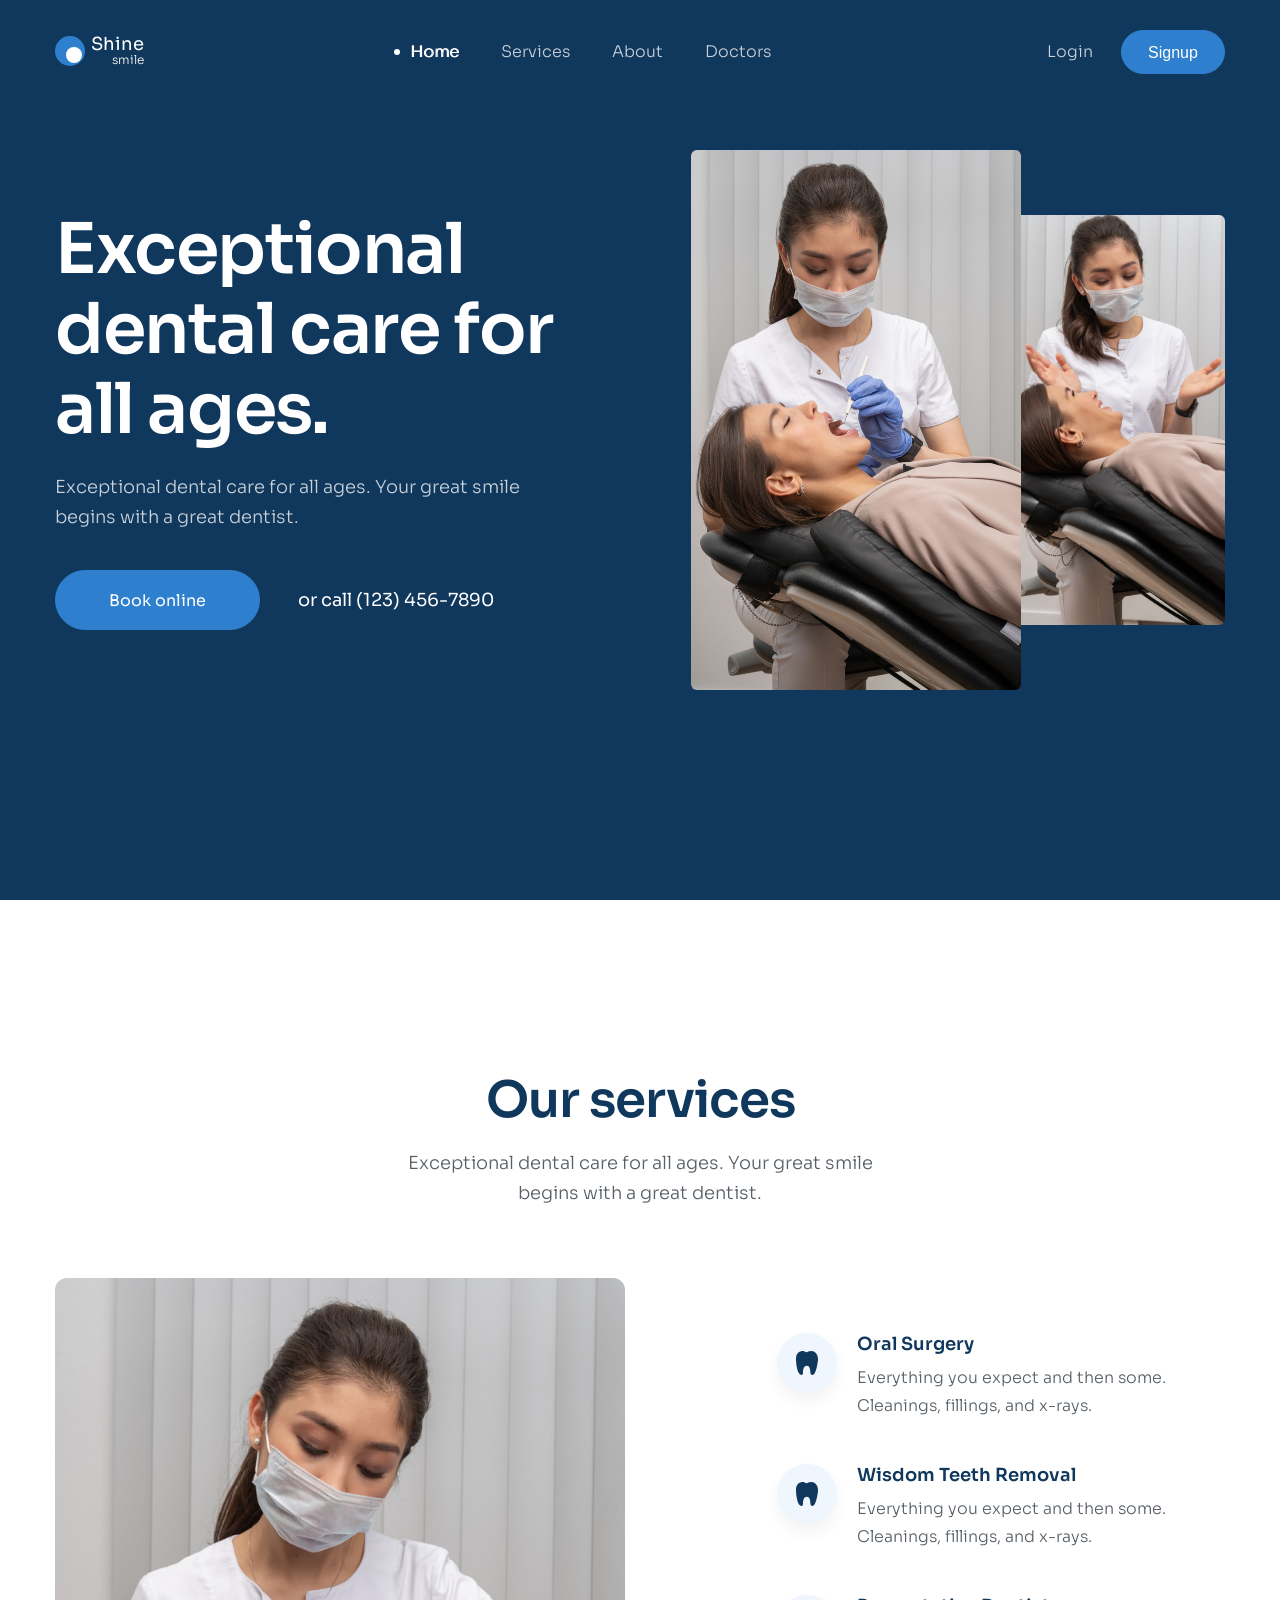
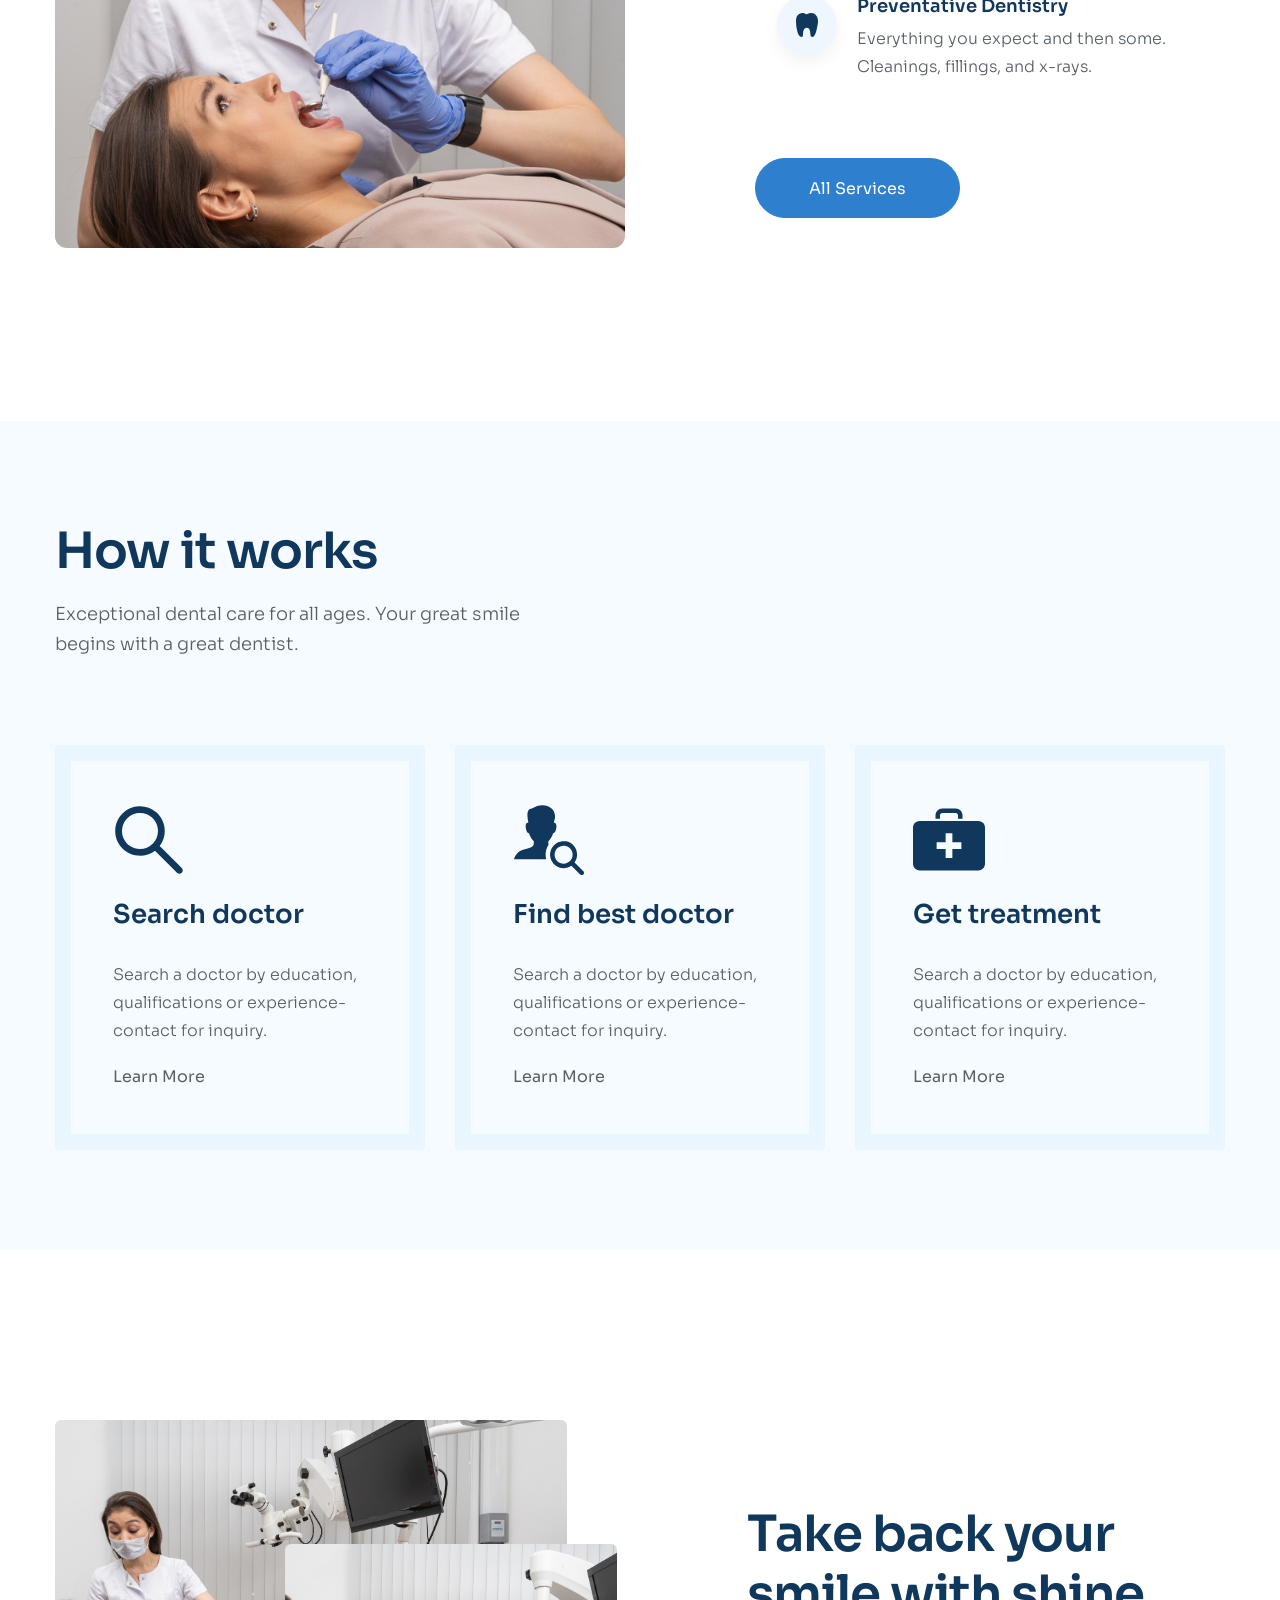
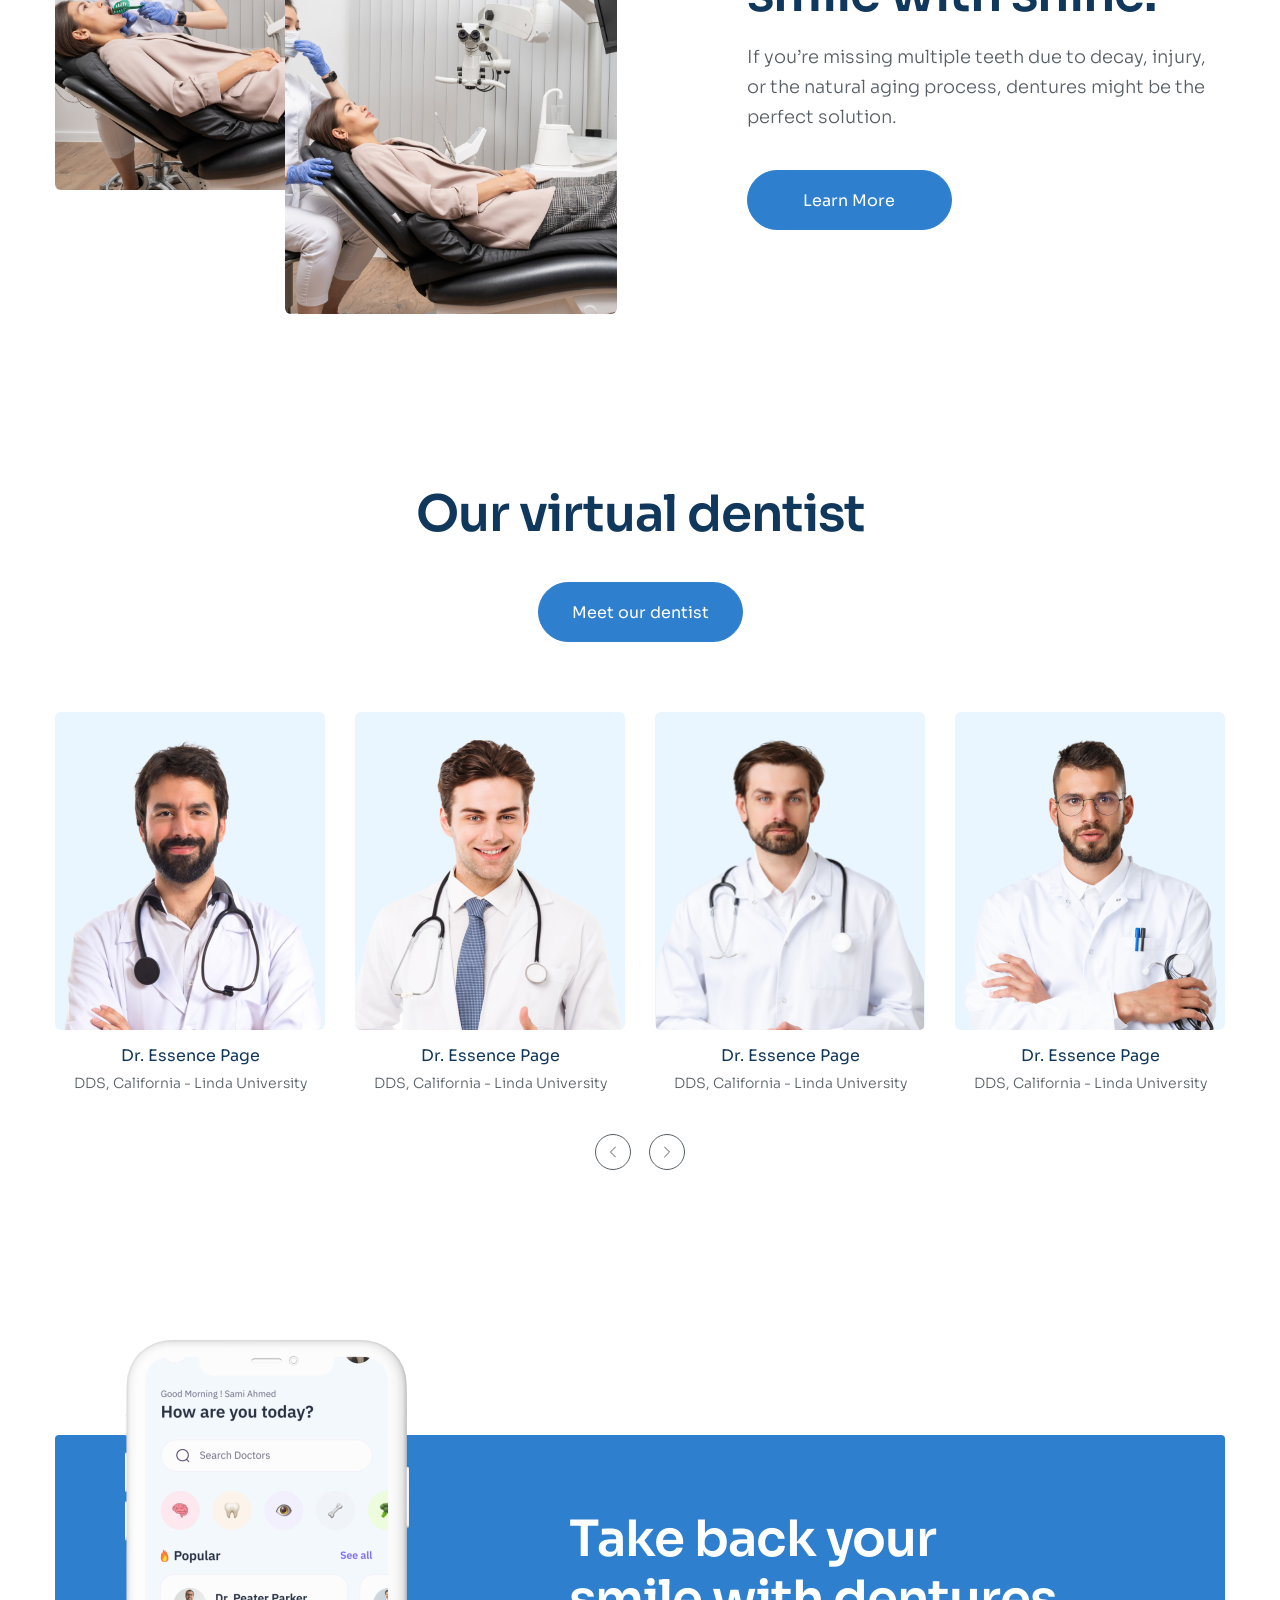
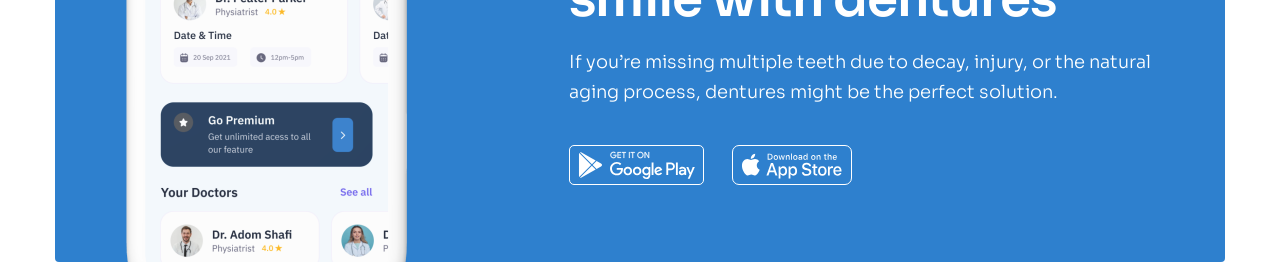
==== index.html @ e341f0a2 "add/add-install-section" ====
<!DOCTYPE html>
<html lang="en">
    <head>
        <meta charset="UTF-8" />
        <meta name="viewport" content="width=device-width, initial-scale=1.0" />
        <title>Shine Smile</title>

        <!-- Favicon -->
        <link
            rel="apple-touch-icon"
            sizes="57x57"
            href="./assets/favicon/apple-icon-57x57.png"
        />
        <link
            rel="apple-touch-icon"
            sizes="60x60"
            href="./assets/favicon/apple-icon-60x60.png"
        />
        <link
            rel="apple-touch-icon"
            sizes="72x72"
            href="./assets/favicon/apple-icon-72x72.png"
        />
        <link
            rel="apple-touch-icon"
            sizes="76x76"
            href="./assets/favicon/apple-icon-76x76.png"
        />
        <link
            rel="apple-touch-icon"
            sizes="114x114"
            href="./assets/favicon/apple-icon-114x114.png"
        />
        <link
            rel="apple-touch-icon"
            sizes="120x120"
            href="./assets/favicon/apple-icon-120x120.png"
        />
        <link
            rel="apple-touch-icon"
            sizes="144x144"
            href="./assets/favicon/apple-icon-144x144.png"
        />
        <link
            rel="apple-touch-icon"
            sizes="152x152"
            href="./assets/favicon/apple-icon-152x152.png"
        />
        <link
            rel="apple-touch-icon"
            sizes="180x180"
            href="./assets/favicon/apple-icon-180x180.png"
        />
        <link
            rel="icon"
            type="image/png"
            sizes="192x192"
            href="./assets/favicon/android-icon-192x192.png"
        />
        <link
            rel="icon"
            type="image/png"
            sizes="32x32"
            href="./assets/favicon/favicon-32x32.png"
        />
        <link
            rel="icon"
            type="image/png"
            sizes="96x96"
            href="./assets/favicon/favicon-96x96.png"
        />
        <link
            rel="icon"
            type="image/png"
            sizes="16x16"
            href="./assets/favicon/favicon-16x16.png"
        />
        <link rel="manifest" href="./assets/favicon/manifest.json" />
        <meta name="msapplication-TileColor" content="#ffffff" />
        <meta name="msapplication-TileImage" content="/ms-icon-144x144.png" />
        <meta name="theme-color" content="#ffffff" />

        <!-- Embedded fonts -->
        <link rel="preconnect" href="https://fonts.googleapis.com" />
        <link rel="preconnect" href="https://fonts.gstatic.com" crossorigin />
        <link
            href="https://fonts.googleapis.com/css2?family=Sora:wght@100..800&display=swap"
            rel="stylesheet"
        />

        <!-- Reset CSS -->
        <link rel="stylesheet" href="./assets/css/reset.css" />
        <link rel="stylesheet" href="./assets/css/style.css" />
    </head>
    <body>
        <!-- Header -->
        <header class="header">
            <div class="container">
                <!-- Header top -->
                <div class="header-top">
                    <!-- Logo -->
                    <a href="/">
                        <div class="logo">
                            <span class="logo__circle"></span>
                            <span class="logo__text">
                                <span class="logo__brand">Shine</span>
                                <span class="logo__brand logo__brand--small">
                                    smile
                                </span>
                            </span>
                        </div>
                    </a>

                    <!-- Navbar -->
                    <nav class="navbar">
                        <ul class="navbar__list">
                            <li class="navbar__item">
                                <a
                                    href=""
                                    class="navbar__link navbar__link--active"
                                >
                                    Home
                                </a>
                            </li>
                            <li class="navbar__item">
                                <a href="" class="navbar__link">Services</a>
                            </li>
                            <li class="navbar__item">
                                <a href="" class="navbar__link">About</a>
                            </li>
                            <li class="navbar__item">
                                <a href="" class="navbar__link">Doctors</a>
                            </li>
                        </ul>
                    </nav>

                    <!-- Action -->
                    <div class="header-action">
                        <a href="#!" class="header-action__login">Login</a>
                        <button href="#!" class="btn header-action__signup">
                            Signup
                        </button>
                    </div>
                </div>

                <!-- Hero -->
                <section class="hero">
                    <!-- Hero Content -->
                    <section class="hero__content">
                        <h1 class="hero__heading">
                            Exceptional dental care for all ages.
                        </h1>
                        <p class="hero__desc">
                            Exceptional dental care for all ages. Your great
                            smile begins with a great dentist.
                        </p>
                        <div class="hero__row">
                            <a href="#!" class="btn">Book online</a>
                            <a href="tel:+1234567890" class="hero__phone">
                                or call (123) 456-7890
                            </a>
                        </div>
                    </section>
                    <!-- Hero Media -->
                    <div class="hero__media">
                        <figure class="hero__images">
                            <img
                                src="./assets/img/hero-01.png"
                                alt=""
                                class="hero__img"
                            />
                            <img
                                src="./assets/img/hero-02.png"
                                alt=""
                                class="hero__img"
                            />
                        </figure>
                    </div>
                </section>
            </div>
        </header>

        <!-- Main -->
        <main>
            <!-- Service -->
            <section class="service">
                <div class="container">
                    <h2 class="service__heading section-heading">
                        Our services
                    </h2>
                    <p class="service__desc section-desc">
                        Exceptional dental care for all ages. Your great smile
                        begins with a great dentist.
                    </p>
                    <div class="service__row">
                        <figure>
                            <img
                                src="./assets/img/service.png"
                                alt=""
                                class="service__img"
                            />
                        </figure>
                        <div>
                            <div class="service__list">
                                <!-- Service item 1 -->
                                <section class="service-item">
                                    <div class="service-item__icon">
                                        <!-- Icon -->
                                        <svg
                                            width="22"
                                            height="24"
                                            viewBox="0 0 22 24"
                                            fill="none"
                                            xmlns="http://www.w3.org/2000/svg"
                                        >
                                            <path
                                                d="M20.3598 2.63964C17.9506 -0.556131 14.2772 -0.568132 11.2481 1.10682C11.001 1.24657 10.7219 1.31411 10.4406 1.30222C10.1592 1.29033 9.88633 1.19945 9.65105 1.03931C8.49552 0.245717 7.29036 -0.316477 5.13904 0.207462C0.623408 1.3071 0 4.90379 0 8.99816C0.0797353 12.1602 0.500857 15.3032 1.25551 18.3683C2.11836 22.0168 3.90382 24 5.43354 24C6.96326 24 7.00963 22.2204 7.00963 20.8016C7.00963 19.2009 7.39505 14.8009 10.8642 14.8009C13.5317 14.8009 14.3333 18.4013 14.3333 20.8016C14.3329 23.095 15.1722 24 16.6628 24C19.5267 24 20.9796 15.3938 21.3719 13.1237C21.7642 10.8535 22.9882 6.12569 20.3598 2.63964Z"
                                                fill="currentColor"
                                            />
                                        </svg>
                                    </div>
                                    <div class="service-item__body">
                                        <h3 class="service-item__heading">
                                            Oral Surgery
                                        </h3>
                                        <p class="service-item__desc">
                                            Everything you expect and then some.
                                            Cleanings, fillings, and x-rays.
                                        </p>
                                    </div>
                                </section>

                                <!-- Service item 2 -->
                                <section class="service-item">
                                    <div class="service-item__icon">
                                        <!-- Icon -->
                                        <svg
                                            width="22"
                                            height="24"
                                            viewBox="0 0 22 24"
                                            fill="none"
                                            xmlns="http://www.w3.org/2000/svg"
                                        >
                                            <path
                                                d="M20.3598 2.63964C17.9506 -0.556131 14.2772 -0.568132 11.2481 1.10682C11.001 1.24657 10.7219 1.31411 10.4406 1.30222C10.1592 1.29033 9.88633 1.19945 9.65105 1.03931C8.49552 0.245717 7.29036 -0.316477 5.13904 0.207462C0.623408 1.3071 0 4.90379 0 8.99816C0.0797353 12.1602 0.500857 15.3032 1.25551 18.3683C2.11836 22.0168 3.90382 24 5.43354 24C6.96326 24 7.00963 22.2204 7.00963 20.8016C7.00963 19.2009 7.39505 14.8009 10.8642 14.8009C13.5317 14.8009 14.3333 18.4013 14.3333 20.8016C14.3329 23.095 15.1722 24 16.6628 24C19.5267 24 20.9796 15.3938 21.3719 13.1237C21.7642 10.8535 22.9882 6.12569 20.3598 2.63964Z"
                                                fill="currentColor"
                                            />
                                        </svg>
                                    </div>
                                    <div class="service-item__body">
                                        <h3 class="service-item__heading">
                                            Wisdom Teeth Removal
                                        </h3>
                                        <p class="service-item__desc">
                                            Everything you expect and then some.
                                            Cleanings, fillings, and x-rays.
                                        </p>
                                    </div>
                                </section>

                                <!-- Service item 3 -->
                                <section class="service-item">
                                    <div class="service-item__icon">
                                        <!-- Icon -->
                                        <svg
                                            width="22"
                                            height="24"
                                            viewBox="0 0 22 24"
                                            fill="none"
                                            xmlns="http://www.w3.org/2000/svg"
                                        >
                                            <path
                                                d="M20.3598 2.63964C17.9506 -0.556131 14.2772 -0.568132 11.2481 1.10682C11.001 1.24657 10.7219 1.31411 10.4406 1.30222C10.1592 1.29033 9.88633 1.19945 9.65105 1.03931C8.49552 0.245717 7.29036 -0.316477 5.13904 0.207462C0.623408 1.3071 0 4.90379 0 8.99816C0.0797353 12.1602 0.500857 15.3032 1.25551 18.3683C2.11836 22.0168 3.90382 24 5.43354 24C6.96326 24 7.00963 22.2204 7.00963 20.8016C7.00963 19.2009 7.39505 14.8009 10.8642 14.8009C13.5317 14.8009 14.3333 18.4013 14.3333 20.8016C14.3329 23.095 15.1722 24 16.6628 24C19.5267 24 20.9796 15.3938 21.3719 13.1237C21.7642 10.8535 22.9882 6.12569 20.3598 2.63964Z"
                                                fill="currentColor"
                                            />
                                        </svg>
                                    </div>
                                    <div class="service-item__body">
                                        <h3 class="service-item__heading">
                                            Preventative Dentistry
                                        </h3>
                                        <p class="service-item__desc">
                                            Everything you expect and then some.
                                            Cleanings, fillings, and x-rays.
                                        </p>
                                    </div>
                                </section>
                            </div>
                            <a href="#!" class="btn">All Services</a>
                        </div>
                    </div>
                </div>
            </section>

            <!-- Work -->
            <section class="work">
                <div class="container">
                    <h2 class="section-heading">How it works</h2>
                    <p class="work__desc section-desc">
                        Exceptional dental care for all ages. Your great smile
                        begins with a great dentist.
                    </p>

                    <div class="work__list">
                        <!-- Work item 1 -->
                        <section class="work-item">
                            <img
                                src="./assets/icons/search.svg"
                                alt=""
                                class="work-item__icon"
                            />
                            <h3 class="work-item__heading">Search doctor</h3>
                            <p class="work-item__desc">
                                Search a doctor by education, qualifications or
                                experience-contact for inquiry.
                            </p>
                            <a href="#!" class="work-item__more">Learn More</a>
                        </section>

                        <!-- Work item 2 -->
                        <section class="work-item">
                            <img
                                src="./assets/icons/search-user.svg"
                                alt=""
                                class="work-item__icon"
                            />
                            <h3 class="work-item__heading">Find best doctor</h3>
                            <p class="work-item__desc">
                                Search a doctor by education, qualifications or
                                experience-contact for inquiry.
                            </p>
                            <a href="#!" class="work-item__more">Learn More</a>
                        </section>

                        <!-- Work item 3 -->
                        <section class="work-item">
                            <img
                                src="./assets/icons/aid-kit.svg"
                                alt=""
                                class="work-item__icon"
                            />
                            <h3 class="work-item__heading">Get treatment</h3>
                            <p class="work-item__desc">
                                Search a doctor by education, qualifications or
                                experience-contact for inquiry.
                            </p>
                            <a href="#!" class="work-item__more">Learn More</a>
                        </section>
                    </div>
                </div>
            </section>

            <!-- Feature -->
            <section class="feature">
                <div class="container">
                    <div class="feature__inner">
                        <div class="feature__media">
                            <figure class="feature__images">
                                <img
                                    src="./assets/img/feature-01.png"
                                    alt=""
                                    class="feature__img"
                                />
                                <img
                                    src="./assets/img/feature-02.png"
                                    alt=""
                                    class="feature__img"
                                />
                            </figure>
                        </div>
                        <section class="feature__content">
                            <h2 class="section-heading">
                                Take back your smile with shine.
                            </h2>
                            <p class="section-desc">
                                If you’re missing multiple teeth due to decay,
                                injury, or the natural aging process, dentures
                                might be the perfect solution.
                            </p>
                            <a href="#!" class="btn feature__cta">Learn More</a>
                        </section>
                    </div>
                </div>
            </section>

            <!-- Member -->
            <section class="member">
                <div class="container">
                    <header class="member__header">
                        <h2 class="section-heading">Our virtual dentist</h2>
                        <a href="#!" class="btn member__cta">
                            Meet our dentist
                        </a>
                    </header>
                    <div class="member__list">
                        <!-- Member item 1 -->
                        <article class="member-item">
                            <div class="member-item__img-bg">
                                <img
                                    src="./assets/img/member-01.png"
                                    alt="Dr. Essence Page"
                                    class="member-item__thumb"
                                />
                            </div>
                            <h3 class="member-item__name">Dr. Essence Page</h3>
                            <p class="member-item__title">
                                DDS, California - Linda University
                            </p>
                        </article>

                        <!-- Member item 2 -->
                        <article class="member-item">
                            <div class="member-item__img-bg">
                                <img
                                    src="./assets/img/member-02.png"
                                    alt="Dr. Essence Page"
                                    class="member-item__thumb"
                                />
                            </div>
                            <h3 class="member-item__name">Dr. Essence Page</h3>
                            <p class="member-item__title">
                                DDS, California - Linda University
                            </p>
                        </article>

                        <!-- Member item 3 -->
                        <article class="member-item">
                            <div class="member-item__img-bg">
                                <img
                                    src="./assets/img/member-03.png"
                                    alt="Dr. Essence Page"
                                    class="member-item__thumb"
                                />
                            </div>
                            <h3 class="member-item__name">Dr. Essence Page</h3>
                            <p class="member-item__title">
                                DDS, California - Linda University
                            </p>
                        </article>

                        <!-- Member item 4 -->
                        <article class="member-item">
                            <div class="member-item__img-bg">
                                <img
                                    src="./assets/img/member-04.png"
                                    alt="Dr. Essence Page"
                                    class="member-item__thumb"
                                />
                            </div>
                            <h3 class="member-item__name">Dr. Essence Page</h3>
                            <p class="member-item__title">
                                DDS, California - Linda University
                            </p>
                        </article>
                    </div>

                    <div class="member__control">
                        <!-- Previous -->
                        <button class="member__control-btn">
                            <svg
                                width="6"
                                height="12"
                                viewBox="0 0 6 12"
                                fill="none"
                                xmlns="http://www.w3.org/2000/svg"
                            >
                                <path
                                    d="M5.5 1L0.5 6L5.5 11"
                                    stroke="currentColor"
                                    stroke-linecap="round"
                                    stroke-linejoin="round"
                                />
                            </svg>
                        </button>

                        <!-- Next -->
                        <button class="member__control-btn">
                            <svg
                                class="member__control-next-icon"
                                width="6"
                                height="12"
                                viewBox="0 0 6 12"
                                fill="none"
                                xmlns="http://www.w3.org/2000/svg"
                            >
                                <path
                                    d="M5.5 1L0.5 6L5.5 11"
                                    stroke="currentColor"
                                    stroke-linecap="round"
                                    stroke-linejoin="round"
                                />
                            </svg>
                        </button>
                    </div>
                </div>
            </section>

            <!-- Install -->
            <section class="install">
                <div class="container">
                    <div class="install__inner">
                        <figure>
                            <img
                                src="./assets/img/mobile-app.png"
                                alt=""
                                class="install__img"
                            />
                        </figure>
                        <section class="install__content">
                            <h2 class="section-heading install__heading">
                                Take back your smile with dentures
                            </h2>
                            <p class="section-desc install__desc">
                                If you’re missing multiple teeth due to decay,
                                injury, or the natural aging process, dentures
                                might be the perfect solution.
                            </p>
                            <div class="install__row">
                                <a href="#!">
                                    <img
                                        src="./assets/icons/google-play.svg"
                                        alt=""
                                        class="install__btn-img"
                                    />
                                </a>
                                <a href="#!">
                                    <img
                                        src="./assets/icons/apple-store.svg"
                                        alt=""
                                        class="install__btn-img"
                                    />
                                </a>
                            </div>
                        </section>
                    </div>
                </div>
            </section>
        </main>
    </body>
</html>
---- assets/css/style.css ----
* {
    box-sizing: border-box;
}

:root {
    --header-bg: #10375c;
}

html {
    font-size: 62.5%;
}

body {
    font-size: 1.6rem;
    font-family: "Sora", sans-serif;
}

/* Common */
.container {
    width: 1170px;
    max-width: calc(100% - 48px);
    margin: 0 auto;
}

a {
    text-decoration: none;
}

.btn {
    --height: 60px;
    display: inline-block;
    height: var(--height);
    min-width: 205px;
    padding: 0 20px;
    font-size: 1.6rem;
    line-height: var(--height);
    text-align: center;
    border: 1px solid #2e80ce;
    border-radius: 999px;
    outline: none;
    color: #fff;
    background: #2e80ce;
}

.btn:hover {
    opacity: 0.9;
    cursor: pointer;
}

.section-heading {
    font-size: 5rem;
    font-weight: 600;
    line-height: 1.2;
    color: #10375c;
    letter-spacing: -0.02em;
}

.section-desc {
    margin-top: 18px;
    color: #575f66;
    font-weight: 300;
    font-size: 1.8rem;
    line-height: 1.67; /* 166.667% */
}

/* Header */
.header {
    min-height: 100vh;
    padding-bottom: 110px;
    padding-top: 30px;
    background: var(--header-bg);
}

.logo {
    position: relative;
    display: inline-flex;
    font-size: 1rem;
}

.logo__circle::before,
.logo__circle::after {
    content: "";
    display: inline-block;
    border-radius: 50%;
}

.logo__circle::before {
    width: 3em;
    height: 3em;
    background: #2e80ce;
}

.logo__circle::after {
    position: absolute;
    top: 1.1em;
    left: 1.1em;
    width: 1.6em;
    height: 1.6em;
    background: #fff;
}

.logo__text {
    margin-left: 0.6em;
    color: #fff;
    text-align: right;
    line-height: 1.6em;
}

.logo__brand {
    display: block;
    font-size: 1.8em;
    font-weight: 400;
}

.logo__brand--small {
    font-size: 1.2em;
    font-weight: 300;
}

/* Header top */
.header-top {
    display: flex;
    align-items: center;
    justify-content: space-between;
}

.navbar {
}

.navbar__list {
    display: flex;
}

.header-action__login,
.navbar__link {
    padding: 4px 21px;
    font-size: 1.6rem;
    font-weight: 300;
    color: #c9d2da;
    line-height: 1.75;
}

.navbar__link:hover,
.navbar__link--active {
    color: #fff;
    text-shadow: 1px 0 0 currentColor;
}

.navbar__link--active::before {
    position: relative;
    top: -2px;
    left: -6px;
    content: "";
    display: inline-block;
    width: 6px;
    height: 6px;
    border-radius: 50%;
    background: #fff;
}

.header-action {
    display: flex;
    align-items: center;
}

.header-action__login {
    margin-right: 7px;
}

.header-action__signup {
    --height: 44px;
    min-width: 104px;
}

/* Hero */
.hero {
    display: flex;
    align-items: center;
    margin-top: 76px;
}

.hero__content {
    flex-shrink: 0;
    width: 44%;
}

.hero__media {
    flex-grow: 1;
}

.hero__heading {
    font-size: 7rem;
    font-weight: 600;
    color: #fff;
    font-style: normal;
    line-height: 1.14;
    letter-spacing: -0.02em;
}

.hero__desc {
    margin-top: 22px;
    font-size: 1.8rem;
    font-weight: 300;
    line-height: 1.67;
    color: #c9d2da;
}

.hero__row {
    display: flex;
    align-items: center;
    margin-top: 38px;
}

.hero__phone {
    margin-left: 38px;
    font-size: 1.8rem;
    line-height: 1.67;
    color: #fff;
}

.hero__images {
    display: flex;
    align-items: center;
    justify-content: flex-end;
}

.hero__img {
    width: 330px;
    height: 540px;
    border-radius: 6px;
    object-fit: cover;
}

.hero__img:first-child {
    position: relative;
    margin-right: -6px;
}

.hero__img:last-child {
    width: 210px;
    height: 410px;
}

/* Service */
.service {
    padding: 170px 0;
}

.service__heading,
.service__desc {
    text-align: center;
}

.service__desc {
    width: 468px;
    margin-left: auto;
    margin-right: auto;
}

.service__row {
    display: flex;
    justify-content: space-between;
    align-items: center;
    margin-top: 70px;
}

.service__img {
    width: 570px;
    height: 570px;
    border-radius: 12px;
    object-position: top;
    object-fit: cover;
}

.service__list {
    margin-bottom: 55px;
}

.service-item {
    display: flex;
    width: 470px;
    padding: 22px;
    border-radius: 10px;
    background: #fff;
    transition: 0.25s;
}

.service-item:hover {
    position: relative;
    box-shadow: 0px 14px 28px 0px rgba(0, 0, 0, 0.05);
}

.service-item:hover .service-item__icon {
    background-color: #2e80ce;
    color: #fff;
}

.service-item__icon {
    display: flex;
    justify-content: center;
    align-items: center;
    flex-shrink: 0;
    width: 60px;
    height: 60px;
    border-radius: 50%;
    box-shadow: 0 8px 16px rgba(0, 0, 0, 0.05);
    background: #eff6fd;
    color: #10375c;
    transition: 0.25s;
}

.service-item__body {
    margin-left: 20px;
}

.service-item__heading {
    color: #10375c;
    font-size: 1.8rem;
    font-weight: 600;
    line-height: 1.27;
    cursor: default;
}

.service-item__desc {
    margin-top: 8px;
    color: #575f66;
    font-size: 1.6rem;
    font-weight: 300;
    line-height: 1.75;
    cursor: default;
}

/* Work */
.work {
    padding: 100px 0;
    background: #f6fbff;
}

.work__desc {
    width: 468px;
}

.work__list {
    display: grid;
    grid-template-columns: repeat(3, 1fr);
    column-gap: 30px;
    margin-top: 86px;
}

.work-item {
    border: 16px solid #eaf6ff;
    border-radius: 4px;
    padding: 43px 42px;
    transition: 0.25s;
}

.work-item:hover {
    border-color: #2e80ce;
    transform: translateY(-16px);
    cursor: pointer;
}

.work-item:hover .work-item__more {
    color: #2e80ce;
}

.work-item__heading {
    margin-top: 18px;
    color: #10375c;
    font-size: 2.6rem;
    font-weight: 600;
    line-height: 1.38;
}

.work-item__desc {
    margin-top: 28px;
    color: #575f66;
    font-size: 1.6rem;
    font-weight: 300;
    line-height: 1.75;
}

.work-item__more {
    display: inline-block;
    margin-top: 18px;
    color: #575f66;
    font-size: 1.6rem;
    line-height: 1.75;
}

/* Feature */
.feature {
    margin-top: 85px;
    padding: 85px 0;
}

.feature__inner {
    display: flex;
    align-items: center;
    column-gap: 130px;
}

.feature__media {
    width: 48%;
}

.feature__images {
    position: relative;
    padding: 0 58px 121px 0;
}

.feature__img {
    width: 512px;
    height: 370px;
    border-radius: 6px;
    object-fit: cover;
}

.feature__img:last-child {
    position: absolute;
    right: 0;
    bottom: 0;
    width: 332px;
    height: 370px;
}

.feature__cta {
    margin-top: 38px;
}

/* Member */
.member {
    padding: 85px 0;
    text-align: center;
}

.member__header {
    display: flex;
    flex-direction: column;
    align-items: center;
}

.member__cta {
    margin-top: 38px;
}

.member__list {
    display: grid;
    grid-template-columns: repeat(4, 1fr);
    column-gap: 30px;
    margin-top: 70px;
}

.member-item:hover .member-item__thumb {
    transform: scale(1.1);
}

.member-item__img-bg {
    display: flex;
    justify-content: center;
    padding-top: 28px;
    border-radius: 6px;
    background: #eaf6ff;
    overflow: hidden;
}

.member-item__thumb {
    display: block;
    max-width: 100%;
    height: 290px;
    object-fit: cover;
    transition: 0.25s;
}

.member-item__name {
    margin-top: 12px;
    font-size: 1.6rem;
    line-height: 1.75;
    color: #10375c;
}

.member-item__title {
    color: #575f66;
    font-size: 1.4rem;
    font-weight: 300;
    line-height: 1.86;
}

.member__control {
    display: flex;
    justify-content: center;
    margin-top: 38px;
    column-gap: 18px;
}

.member__control-btn {
    width: 36px;
    height: 36px;
    display: flex;
    justify-content: center;
    align-items: center;
    border-radius: 50%;
    border: 1px solid #575f66;
    color: #575f66;
    background: #fff;
    transition: 0.25s;
}

.member__control-btn:hover {
    color: #fff;
    border: 1px solid #2e80ce;
    background: #2e80ce;
    cursor: pointer;
}

.member__control-next-icon {
    rotate: 180deg;
}

/* Install */
.install {
    margin-top: 180px;
}

.install__inner {
    display: flex;
    align-items: center;
    justify-content: space-between;
    padding: 0 70px;
    border-radius: 4px;
    background: #2e80ce;
}

.install__img {
    display: block;
    margin-top: -95px;
    width: 284px;
    height: 522px;
    object-fit: cover;
}

.install__content {
    max-width: 586px;
}

.install__heading,
.install__desc {
    color: #fff;
}

.install__heading {
    max-width: 489px;
}

.install__row {
    display: flex;
    margin-top: 38px;
    column-gap: 28px;
}
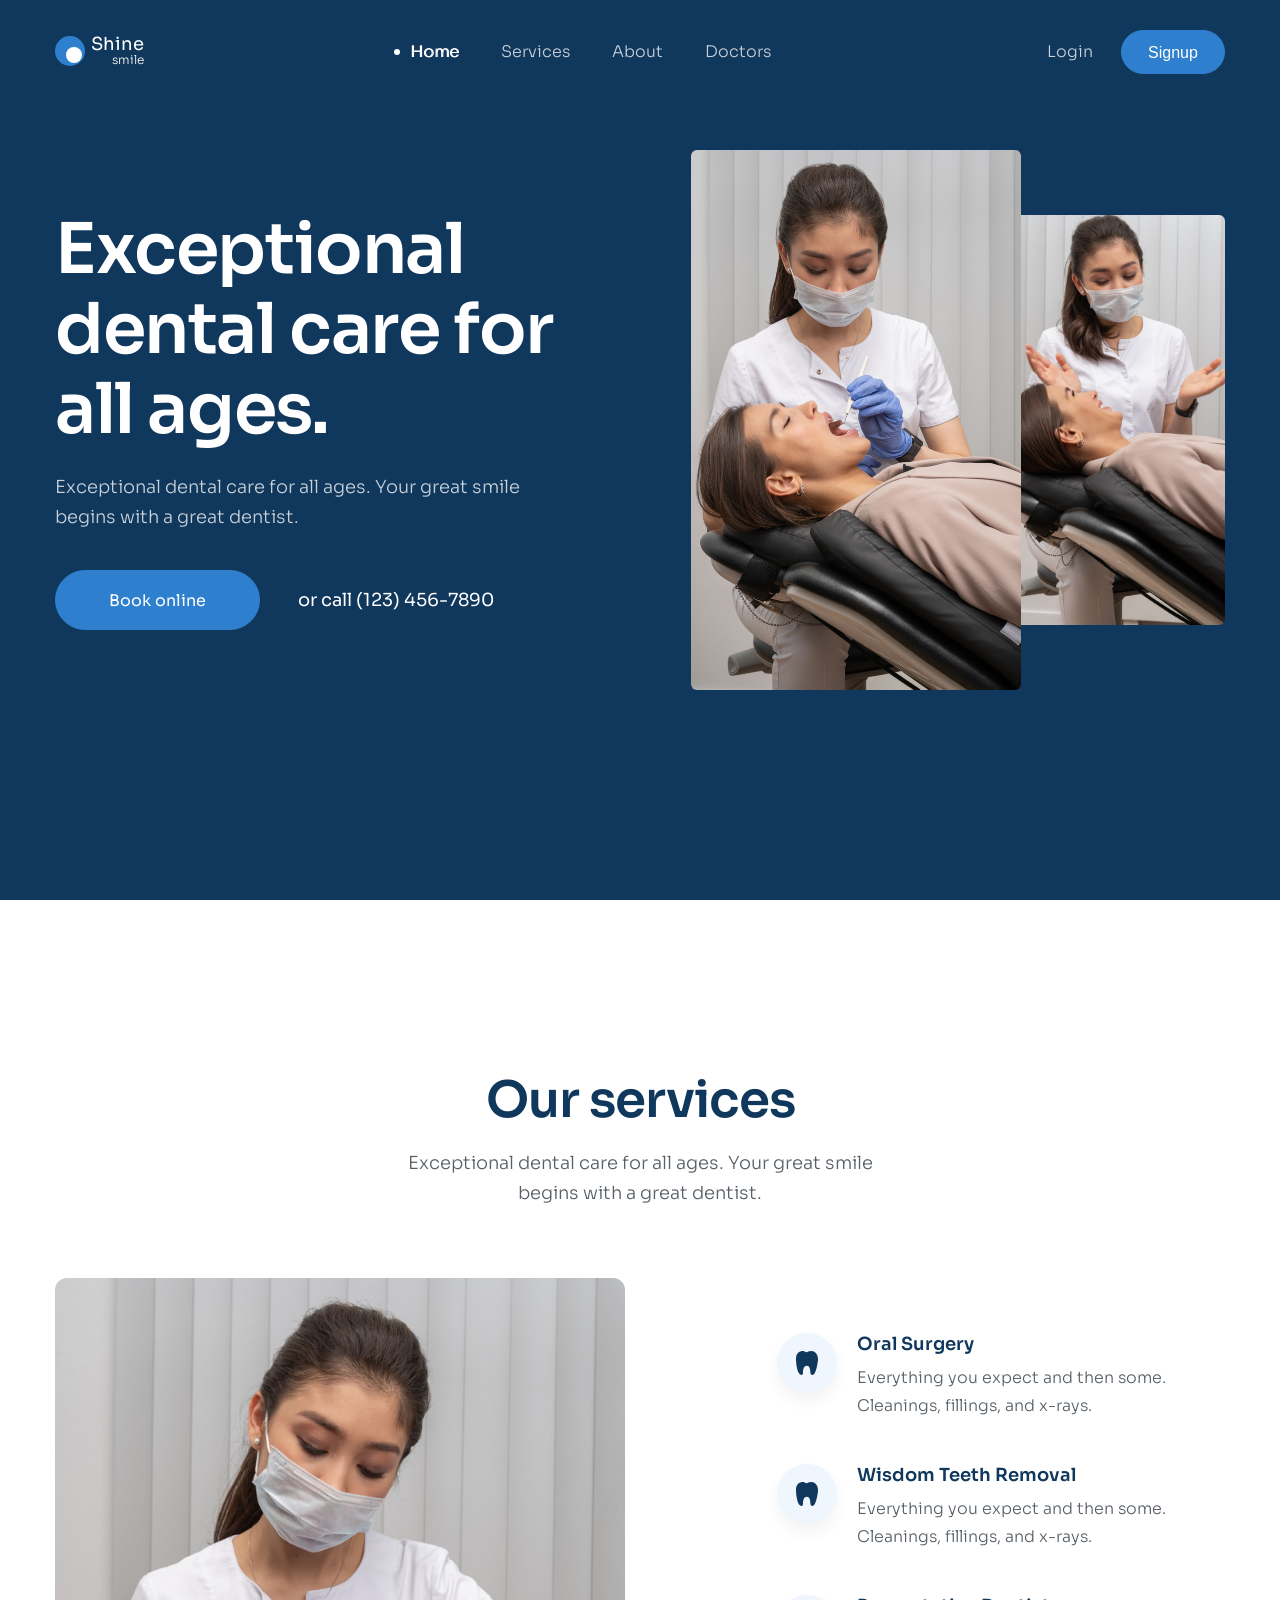
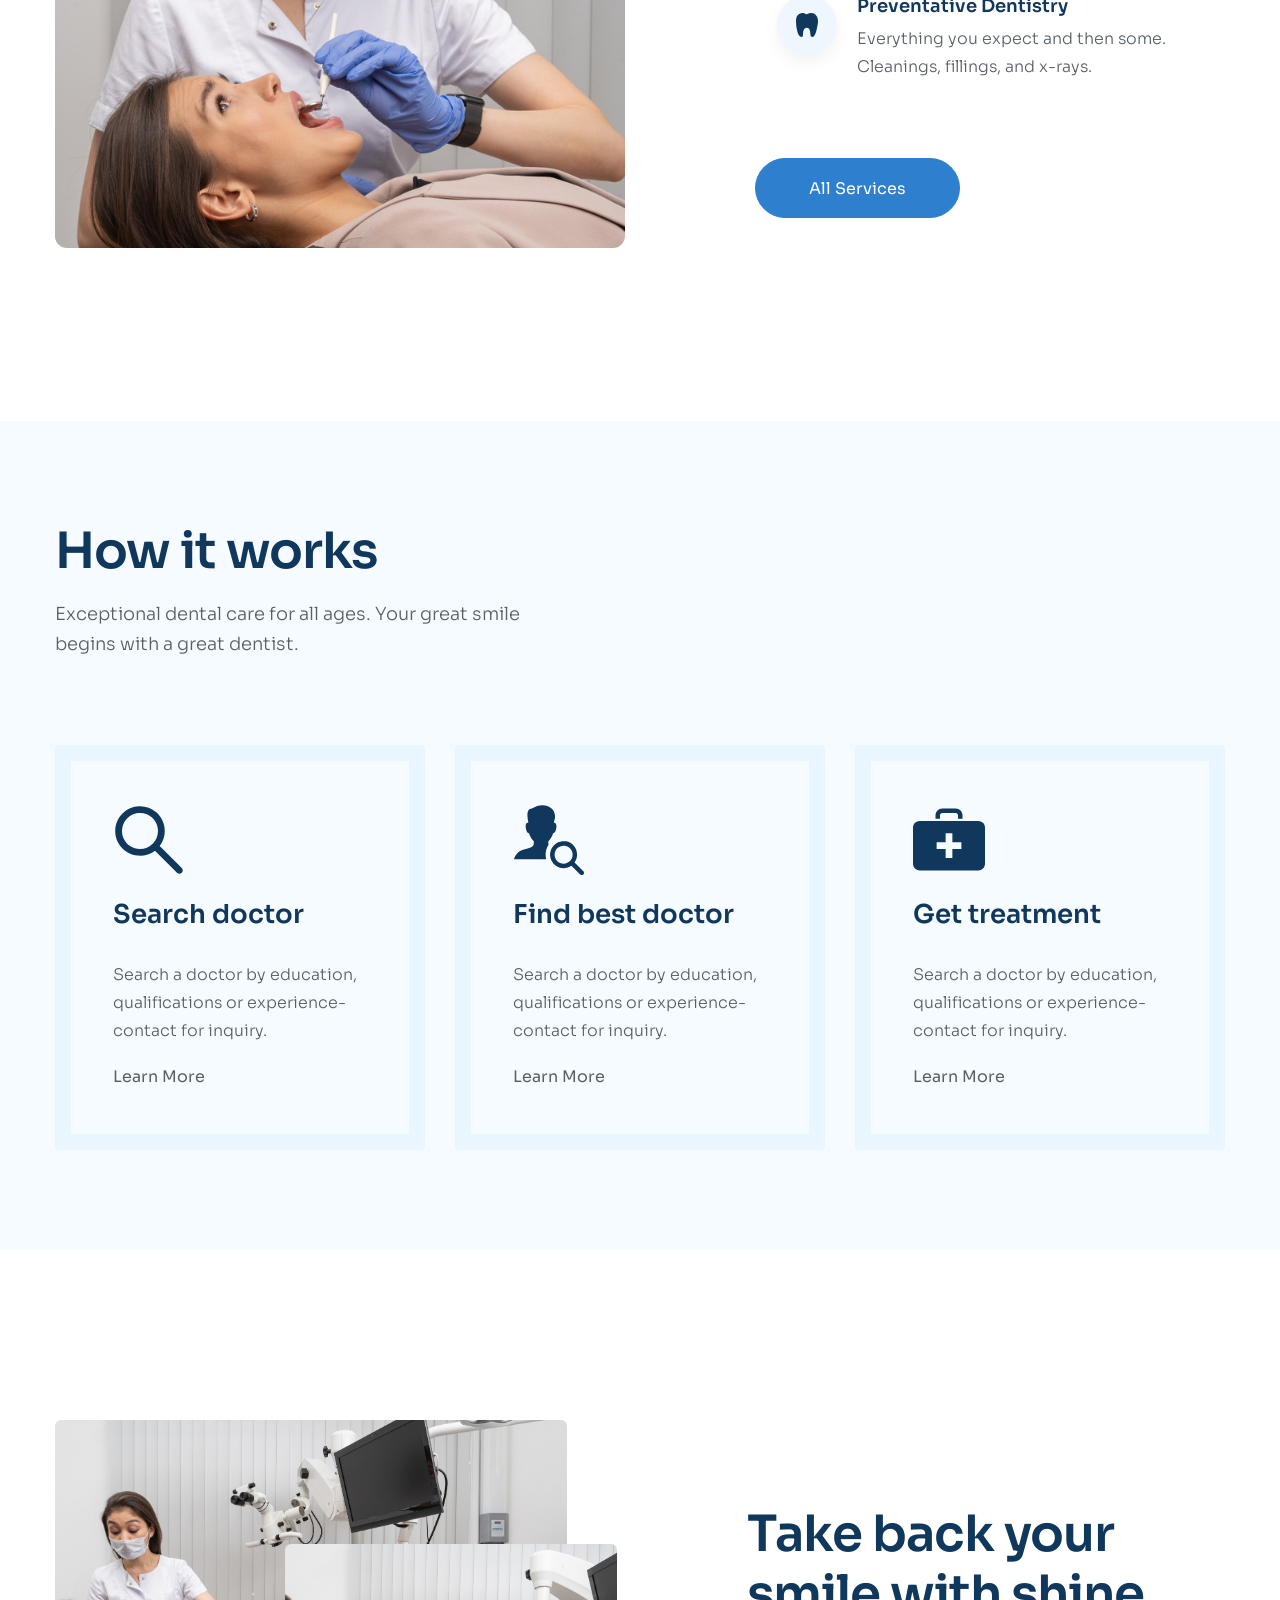
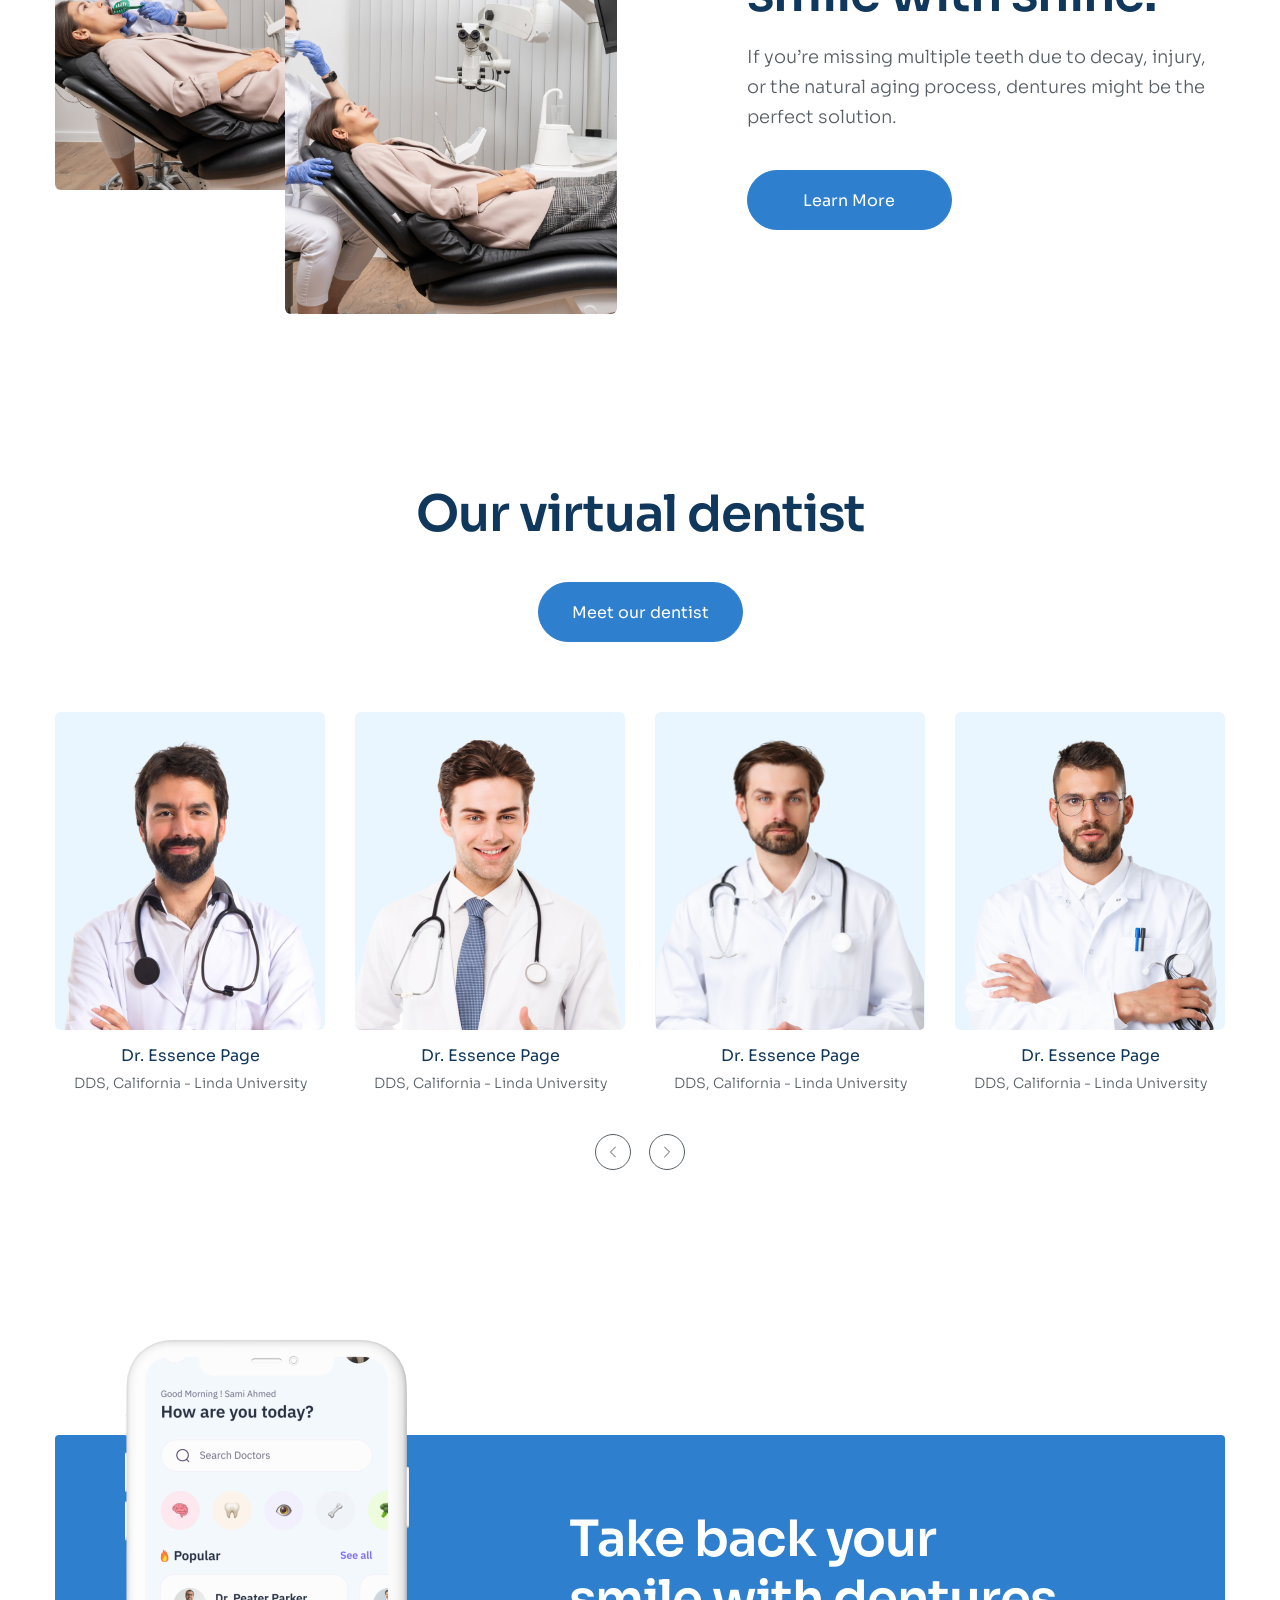
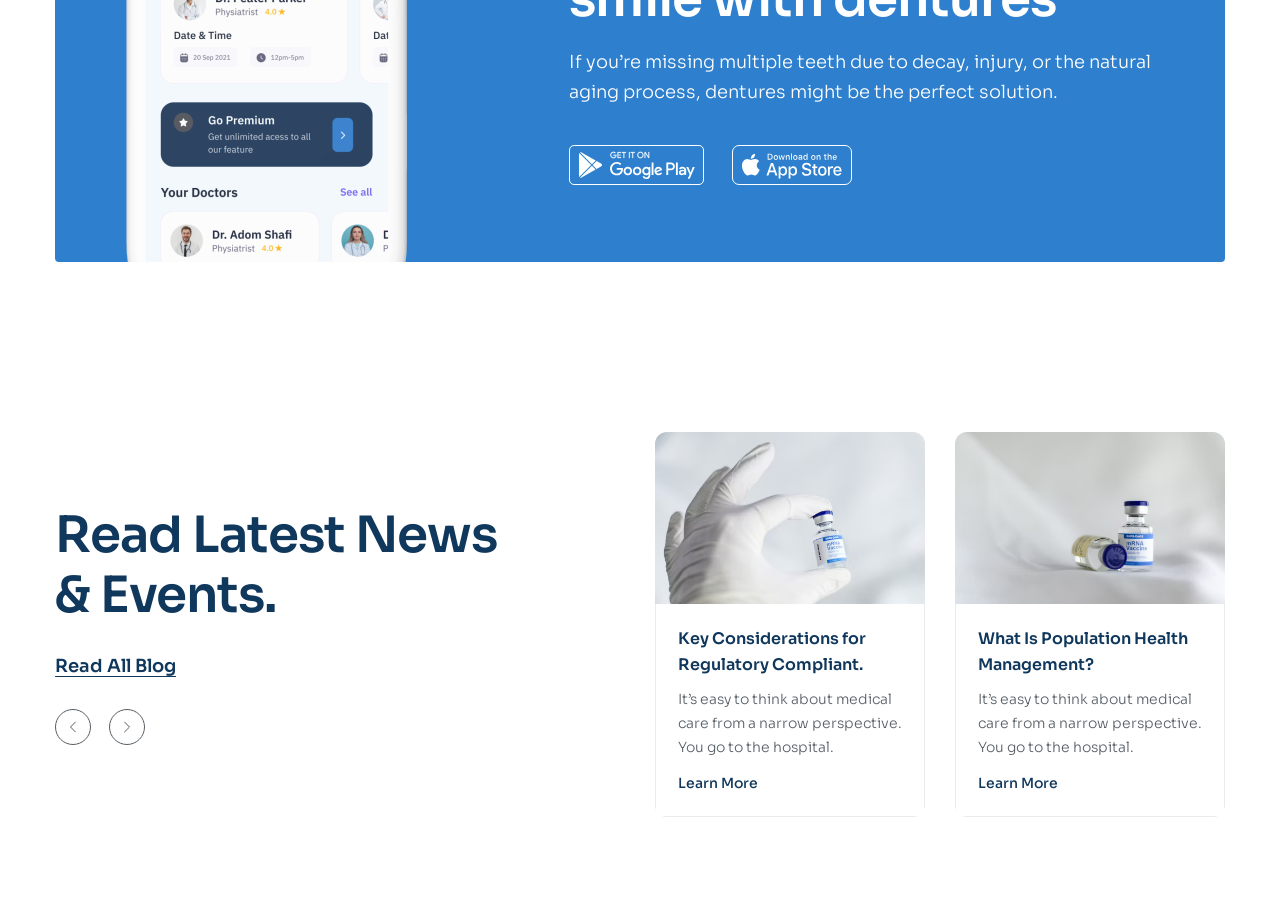
==== commit c621cf5f: "add/add-news-section" ====
--- a/index.html
+++ b/index.html
@@ -454,9 +454,9 @@
                         </article>
                     </div>
 
-                    <div class="member__control">
+                    <div class="member__control control">
                         <!-- Previous -->
-                        <button class="member__control-btn">
+                        <button class="control__btn">
                             <svg
                                 width="6"
                                 height="12"
@@ -474,9 +474,9 @@
                         </button>
 
                         <!-- Next -->
-                        <button class="member__control-btn">
+                        <button class="control__btn">
                             <svg
-                                class="member__control-next-icon"
+                                class="control-next-icon"
                                 width="6"
                                 height="12"
                                 viewBox="0 0 6 12"
@@ -535,6 +535,118 @@
                     </div>
                 </div>
             </section>
+
+            <!-- News -->
+            <section class="news">
+                <div class="container">
+                    <div class="news__inner">
+                        <section class="news__content">
+                            <h2 class="section-heading news__heading">
+                                Read Latest News & Events.
+                            </h2>
+                            <a href="#!" class="news__more">Read All Blog</a>
+                            <div class="news__control control">
+                                <!-- Previous -->
+                                <button class="control__btn">
+                                    <svg
+                                        width="6"
+                                        height="12"
+                                        viewBox="0 0 6 12"
+                                        fill="none"
+                                        xmlns="http://www.w3.org/2000/svg"
+                                    >
+                                        <path
+                                            d="M5.5 1L0.5 6L5.5 11"
+                                            stroke="currentColor"
+                                            stroke-linecap="round"
+                                            stroke-linejoin="round"
+                                        />
+                                    </svg>
+                                </button>
+
+                                <!-- Next -->
+                                <button class="control__btn">
+                                    <svg
+                                        class="control-next-icon"
+                                        width="6"
+                                        height="12"
+                                        viewBox="0 0 6 12"
+                                        fill="none"
+                                        xmlns="http://www.w3.org/2000/svg"
+                                    >
+                                        <path
+                                            d="M5.5 1L0.5 6L5.5 11"
+                                            stroke="currentColor"
+                                            stroke-linecap="round"
+                                            stroke-linejoin="round"
+                                        />
+                                    </svg>
+                                </button>
+                            </div>
+                        </section>
+
+                        <div class="news__list">
+                            <!-- News item 1 -->
+                            <article class="news-item">
+                                <figure class="news-item__thumb">
+                                    <a href="#!">
+                                        <img
+                                            src="./assets/img/news-01.png"
+                                            alt=""
+                                            class="news-item__img"
+                                        />
+                                    </a>
+                                </figure>
+                                <section class="news-item__body">
+                                    <h3>
+                                        <a href="#!" class="news-item__heading">
+                                            Key Considerations for Regulatory
+                                            Compliant.
+                                        </a>
+                                    </h3>
+                                    <p class="news-item__desc">
+                                        It’s easy to think about medical care
+                                        from a narrow perspective. You go to the
+                                        hospital.
+                                    </p>
+                                    <a href="#!" class="news-item__more">
+                                        Learn More
+                                    </a>
+                                </section>
+                            </article>
+
+                            <!-- News item 2 -->
+                            <article class="news-item">
+                                <figure class="news-item__thumb">
+                                    <a href="#!">
+                                        <img
+                                            src="./assets/img/news-02.png"
+                                            alt=""
+                                            class="news-item__img"
+                                        />
+                                    </a>
+                                </figure>
+                                <section class="news-item__body">
+                                    <h3>
+                                        <a href="#!" class="news-item__heading">
+                                            What Is Population Health
+                                            Management?
+                                        </a>
+                                    </h3>
+                                    <p class="news-item__desc">
+                                        It’s easy to think about medical care
+                                        from a narrow perspective. You go to the
+                                        hospital.
+                                    </p>
+                                    <a href="#!" class="news-item__more">
+                                        Learn More
+                                    </a>
+                                </section>
+                            </article>
+                        </div>
+                    </div>
+                </div>
+            </section>
         </main>
     </body>
 </html>
--- a/assets/css/style.css
+++ b/assets/css/style.css
@@ -61,6 +61,35 @@
     font-weight: 300;
     font-size: 1.8rem;
     line-height: 1.67; /* 166.667% */
+}
+
+.control {
+    display: flex;
+    column-gap: 18px;
+}
+
+.control__btn {
+    width: 36px;
+    height: 36px;
+    display: flex;
+    justify-content: center;
+    align-items: center;
+    border-radius: 50%;
+    border: 1px solid #575f66;
+    color: #575f66;
+    background: #fff;
+    transition: 0.25s;
+}
+
+.control__btn:hover {
+    color: #fff;
+    border: 1px solid #2e80ce;
+    background: #2e80ce;
+    cursor: pointer;
+}
+
+.control-next-icon {
+    rotate: 180deg;
 }
 
 /* Header */
@@ -487,34 +516,8 @@
 }
 
 .member__control {
-    display: flex;
+    margin-top: 38px;
     justify-content: center;
-    margin-top: 38px;
-    column-gap: 18px;
-}
-
-.member__control-btn {
-    width: 36px;
-    height: 36px;
-    display: flex;
-    justify-content: center;
-    align-items: center;
-    border-radius: 50%;
-    border: 1px solid #575f66;
-    color: #575f66;
-    background: #fff;
-    transition: 0.25s;
-}
-
-.member__control-btn:hover {
-    color: #fff;
-    border: 1px solid #2e80ce;
-    background: #2e80ce;
-    cursor: pointer;
-}
-
-.member__control-next-icon {
-    rotate: 180deg;
 }
 
 /* Install */
@@ -557,3 +560,114 @@
     margin-top: 38px;
     column-gap: 28px;
 }
+
+/* News */
+.news {
+    margin-top: 85px;
+    padding: 85px 0;
+}
+
+.news__inner {
+    display: flex;
+    justify-content: space-between;
+    align-items: center;
+}
+
+.news__content {
+    flex-shrink: 0;
+}
+
+.news__heading {
+    max-width: 470px;
+}
+
+.news__more {
+    display: block;
+    margin-top: 28px;
+    color: #10375c;
+    font-size: 1.8rem;
+    font-weight: 600;
+    line-height: 1.55;
+    text-decoration: underline;
+    text-underline-offset: 4px;
+}
+
+.news__control {
+    margin-top: 28px;
+}
+
+.news__list {
+    display: flex;
+    column-gap: 30px;
+    max-width: 570px;
+}
+
+.news-item {
+    flex: 1;
+    border-radius: 12px;
+    overflow: hidden;
+    transition: 0.25s;
+}
+
+.news-item:hover {
+    box-shadow: 0px 18px 50px 0px rgba(0, 0, 0, 0.05);
+}
+
+.news-item:hover .news-item__img {
+    transform: scale(1.1);
+}
+
+.news-item:hover .news-item__body {
+    border-color: #fff;
+}
+
+.news-item__thumb {
+    height: 172px;
+    overflow: hidden;
+}
+
+.news-item__img {
+    display: block;
+    width: 100%;
+    height: 100%;
+    object-fit: cover;
+    transition: 0.25s;
+}
+
+.news-item__body {
+    padding: 22px;
+    background: #fff;
+    border: 1px solid #e8ebee;
+    border-top: none;
+    transition: 0.25s;
+}
+
+.news-item__heading {
+    color: #10375c;
+    font-size: 1.6rem;
+    font-weight: 600;
+    line-height: 1.62;
+}
+
+.news-item__desc {
+    margin-top: 10px;
+    color: #575f66;
+    font-size: 1.4rem;
+    font-weight: 300;
+    line-height: 1.71;
+}
+
+.news-item__more {
+    display: inline-block;
+    margin-top: 12px;
+    color: #10375c;
+    font-size: 1.4rem;
+    font-weight: 400;
+    line-height: 1.6;
+    font-weight: 500;
+    transition: 0.25s;
+}
+
+.news-item__more:hover {
+    color: #2e80ce;
+}
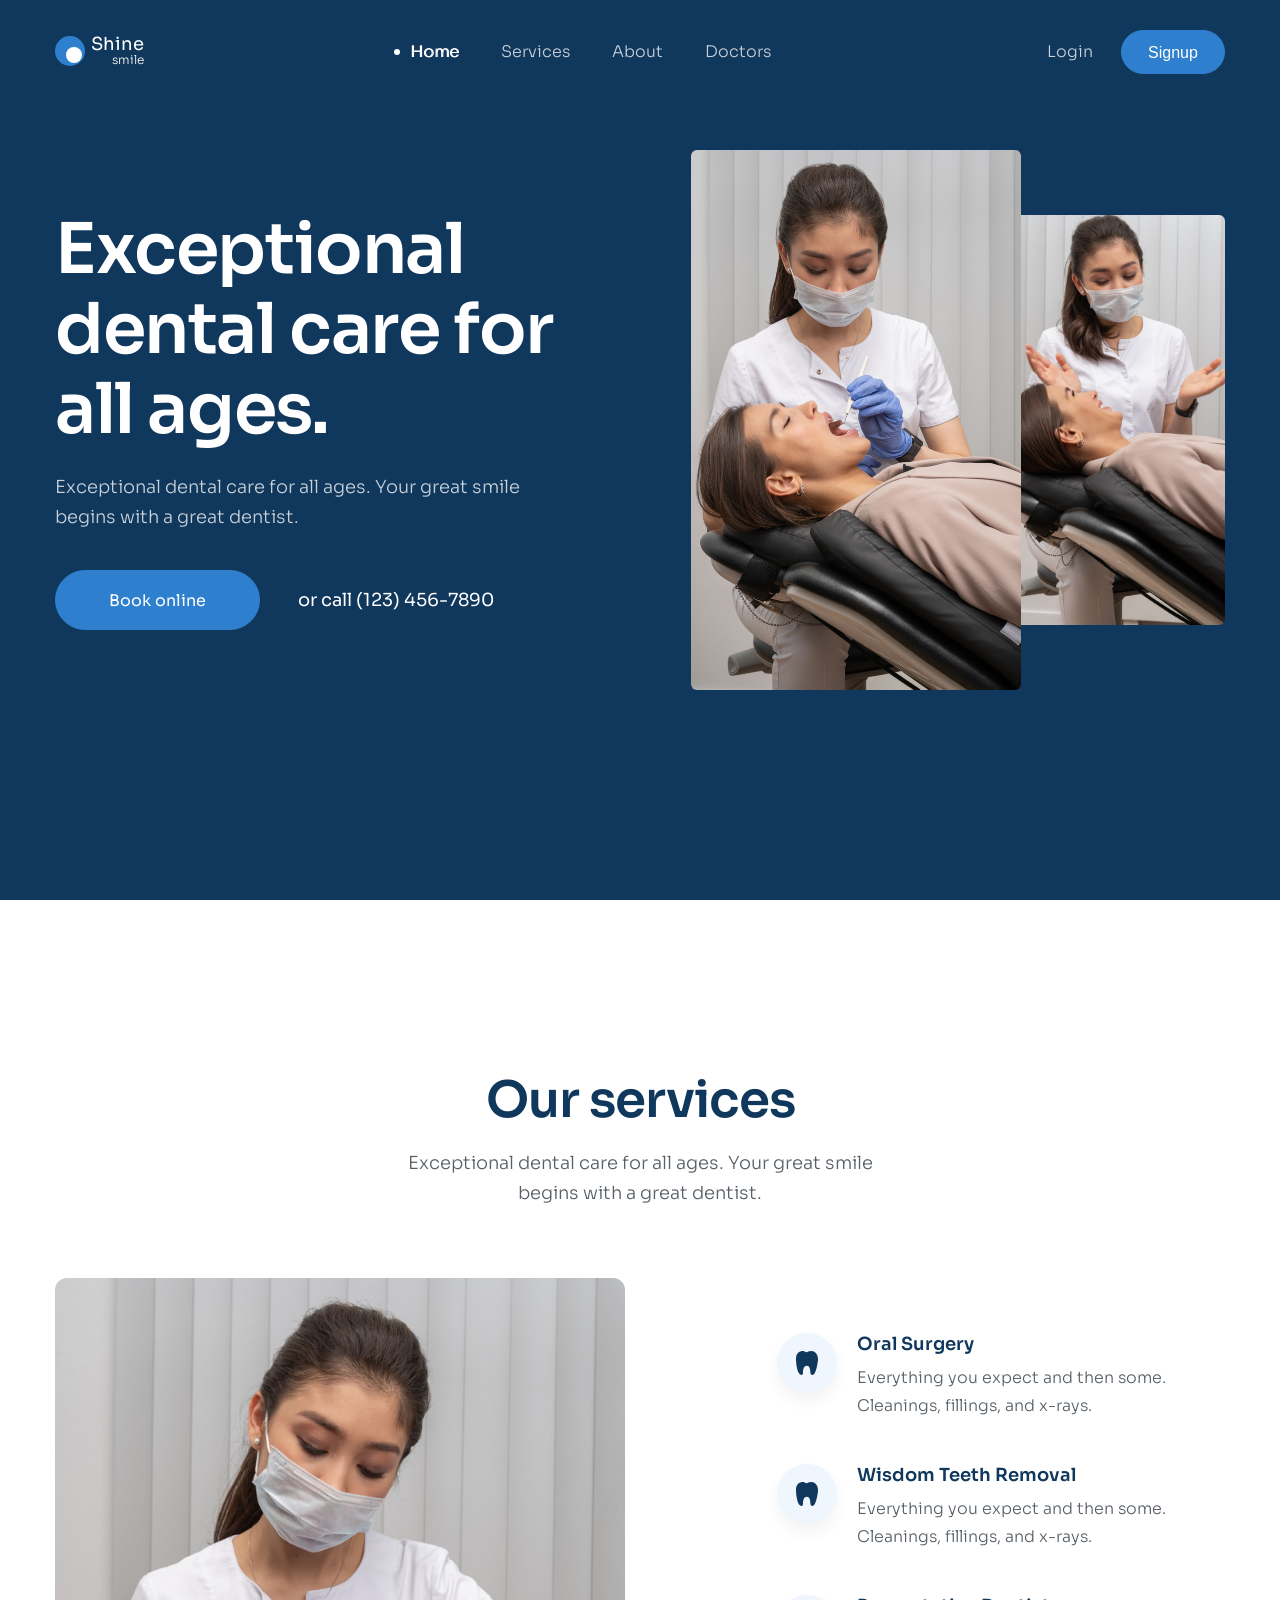
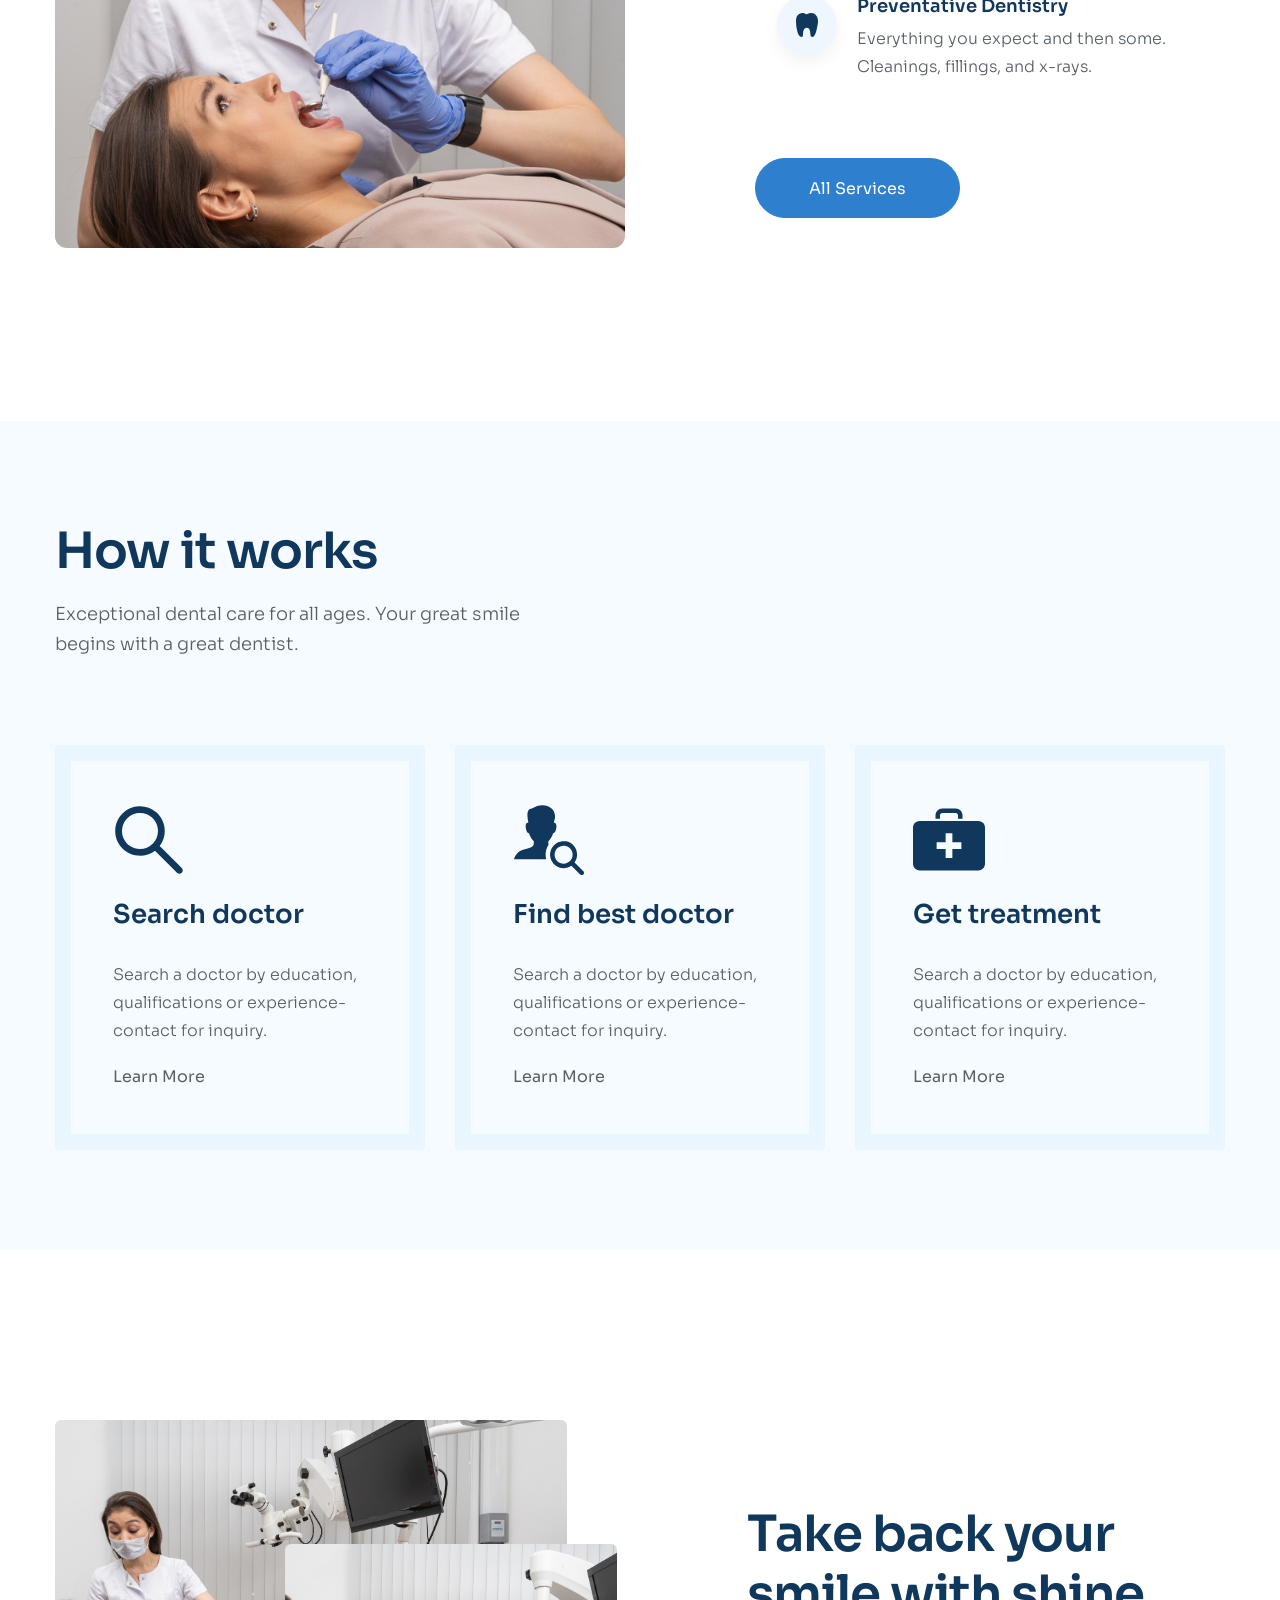
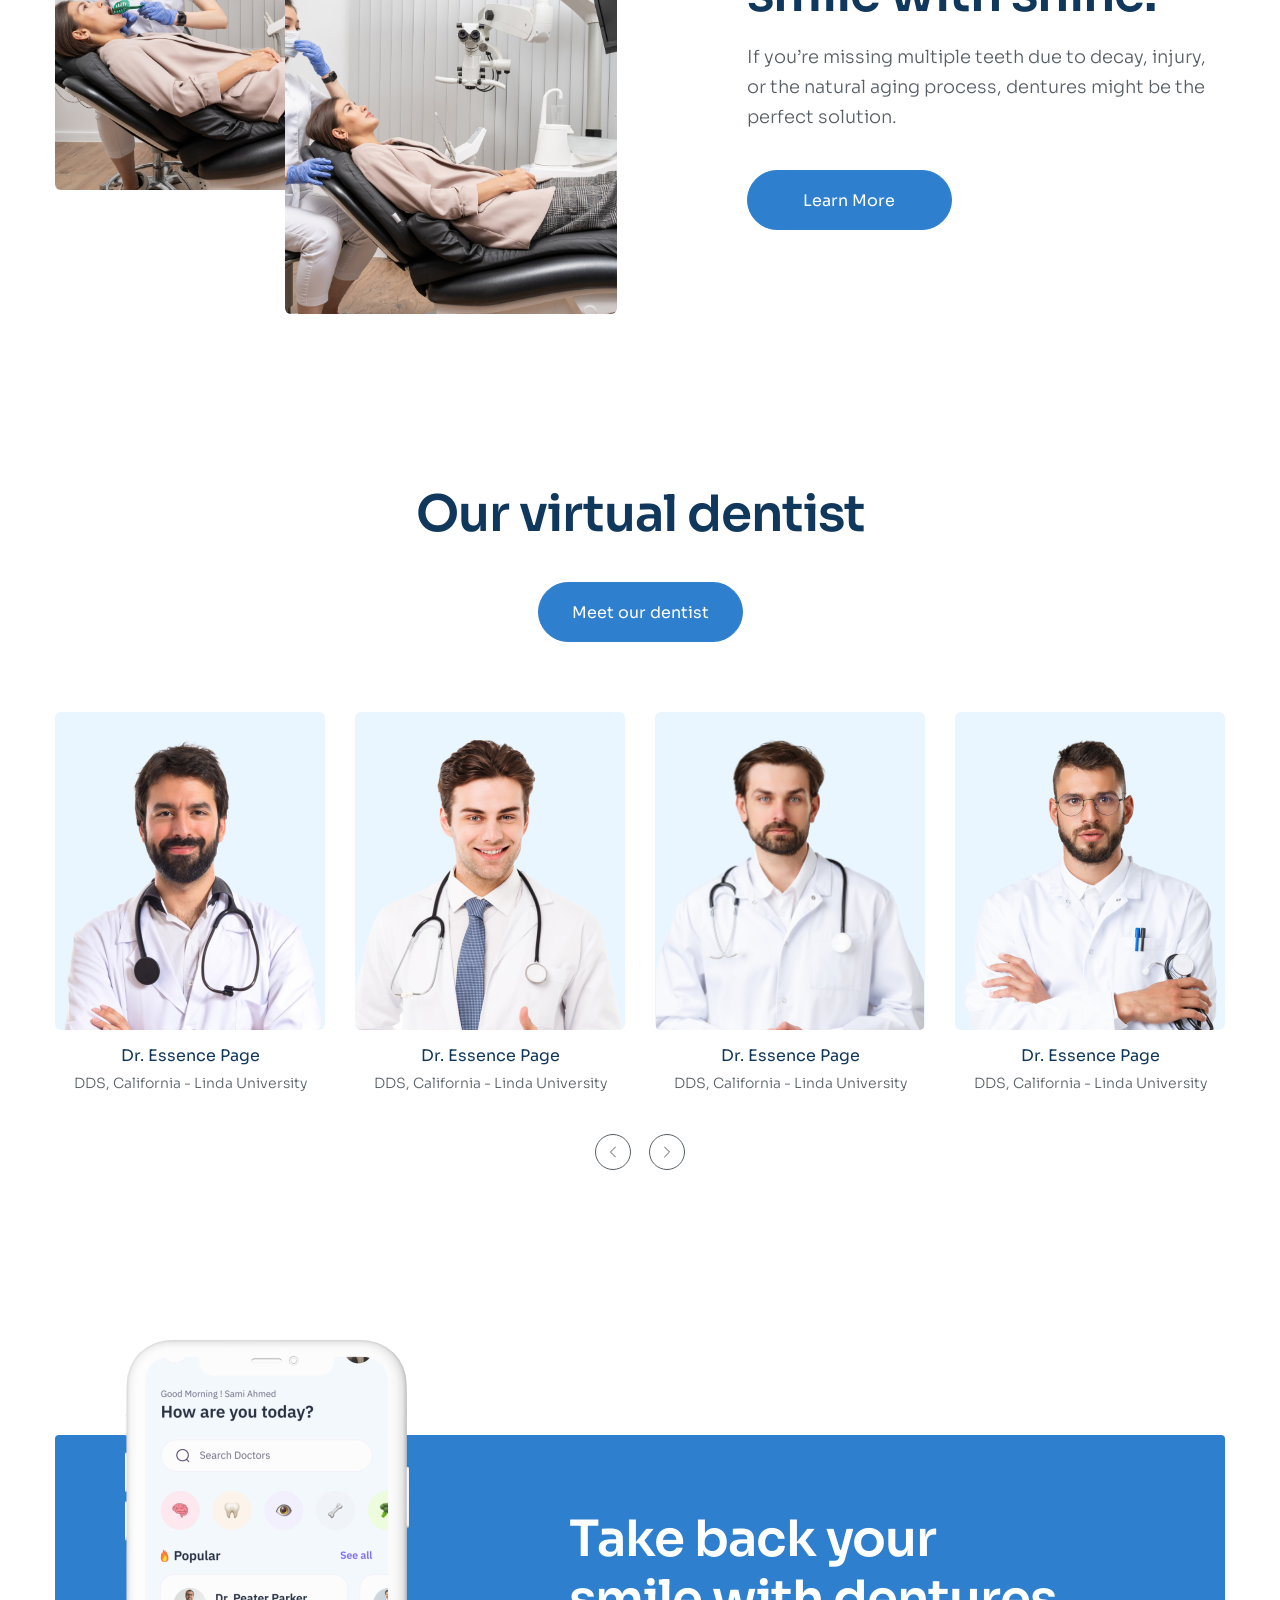
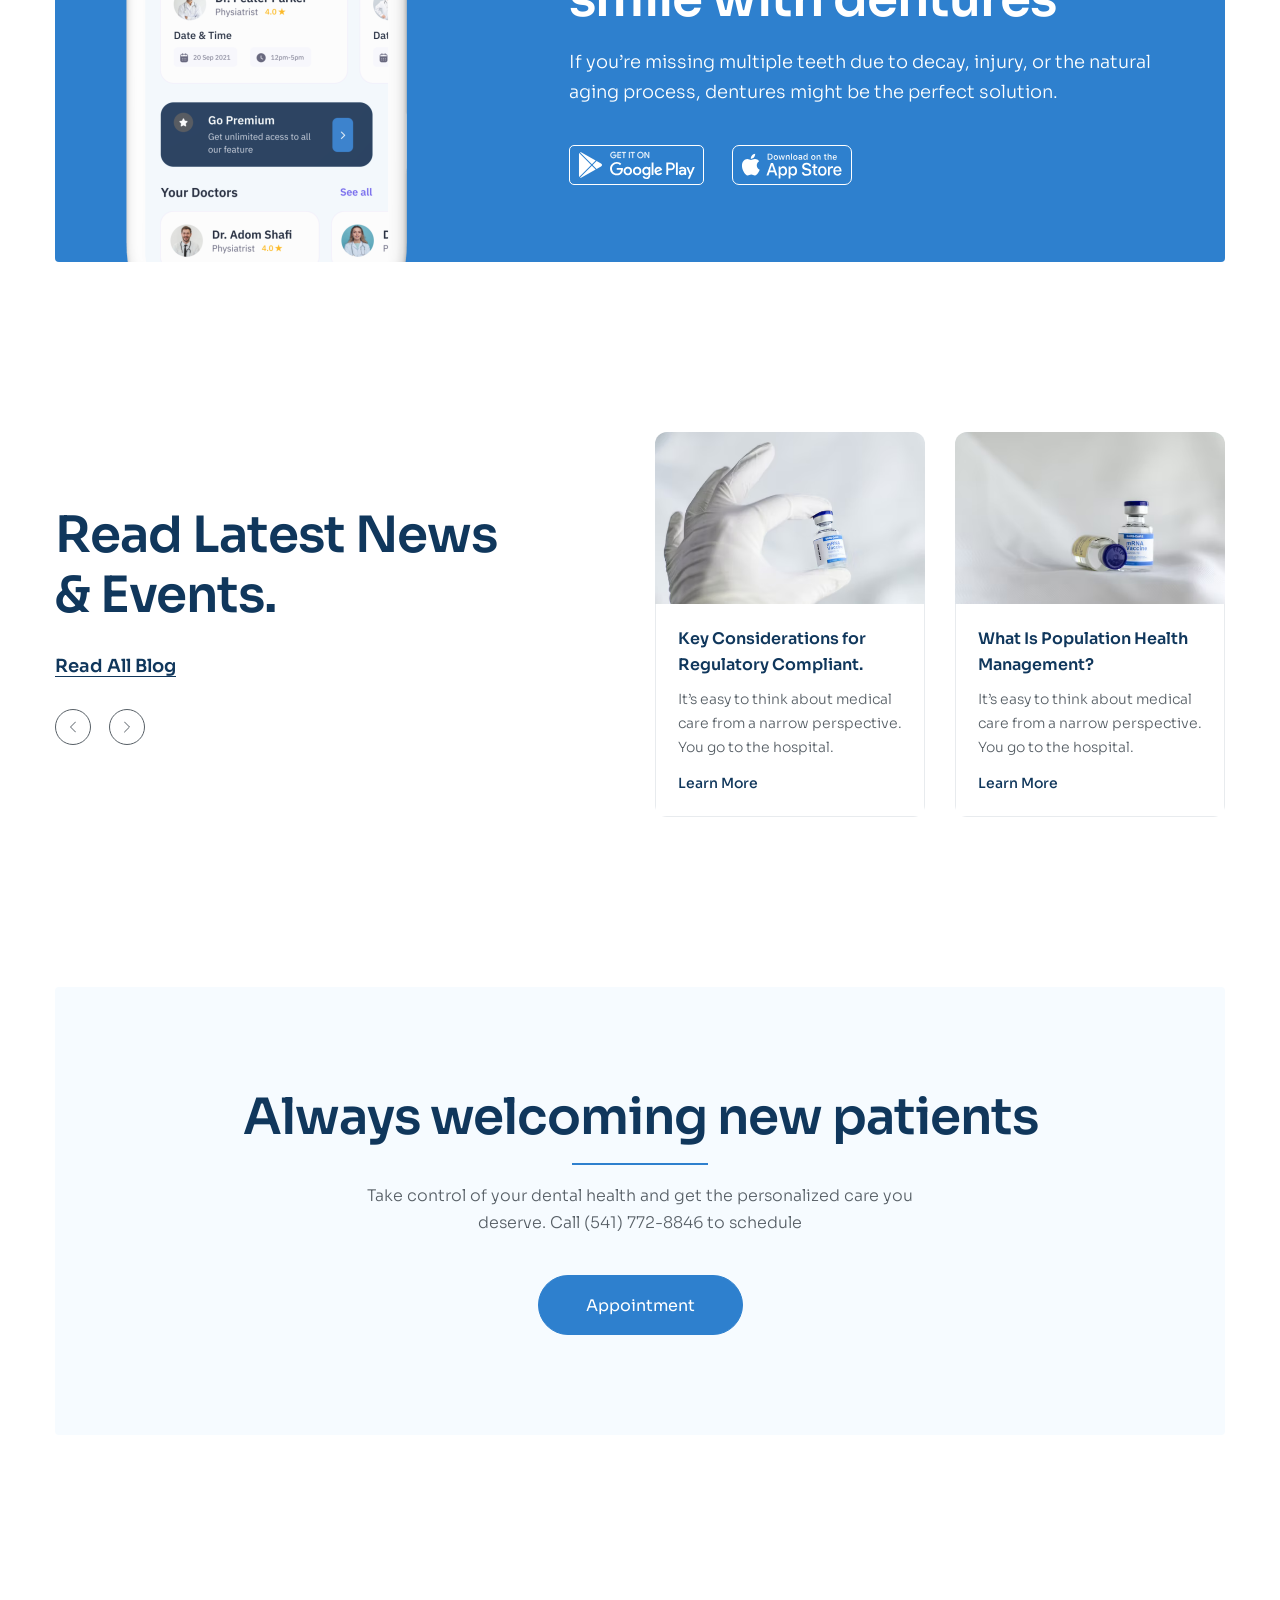
==== commit f3daf6fe: "add/add-appointment-section" ====
--- a/index.html
+++ b/index.html
@@ -647,6 +647,22 @@
                     </div>
                 </div>
             </section>
+
+            <section class="appointment">
+                <div class="container">
+                    <div class="appointment__inner">
+                        <h2 class="appointment__heading section-heading">
+                            Always welcoming new patients
+                        </h2>
+                        <p class="appointment__desc section-desc">
+                            Take control of your dental health and get the
+                            personalized care you deserve. Call (541) 772-8846
+                            to schedule
+                        </p>
+                        <a href="#!" class="btn">Appointment</a>
+                    </div>
+                </div>
+            </section>
         </main>
     </body>
 </html>
--- a/assets/css/style.css
+++ b/assets/css/style.css
@@ -671,3 +671,39 @@
 .news-item__more:hover {
     color: #2e80ce;
 }
+
+/* Appointment */
+.appointment {
+    margin: 85px 0 170px;
+}
+
+.appointment__inner {
+    padding: 100px 170px;
+    background: #f6fbff;
+    text-align: center;
+    border-radius: 4px;
+}
+
+.appointment__heading {
+    position: relative;
+    padding-bottom: 18px;
+}
+
+.appointment__heading::after {
+    content: "";
+    display: block;
+    position: absolute;
+    left: 0;
+    right: 0;
+    bottom: 0;
+    margin: 0 auto;
+    width: 136px;
+    height: 2px;
+    background: #2e80ce;
+}
+
+.appointment__desc {
+    max-width: 617px;
+    margin: 18px auto 38px;
+    font-size: 1.6rem;
+}
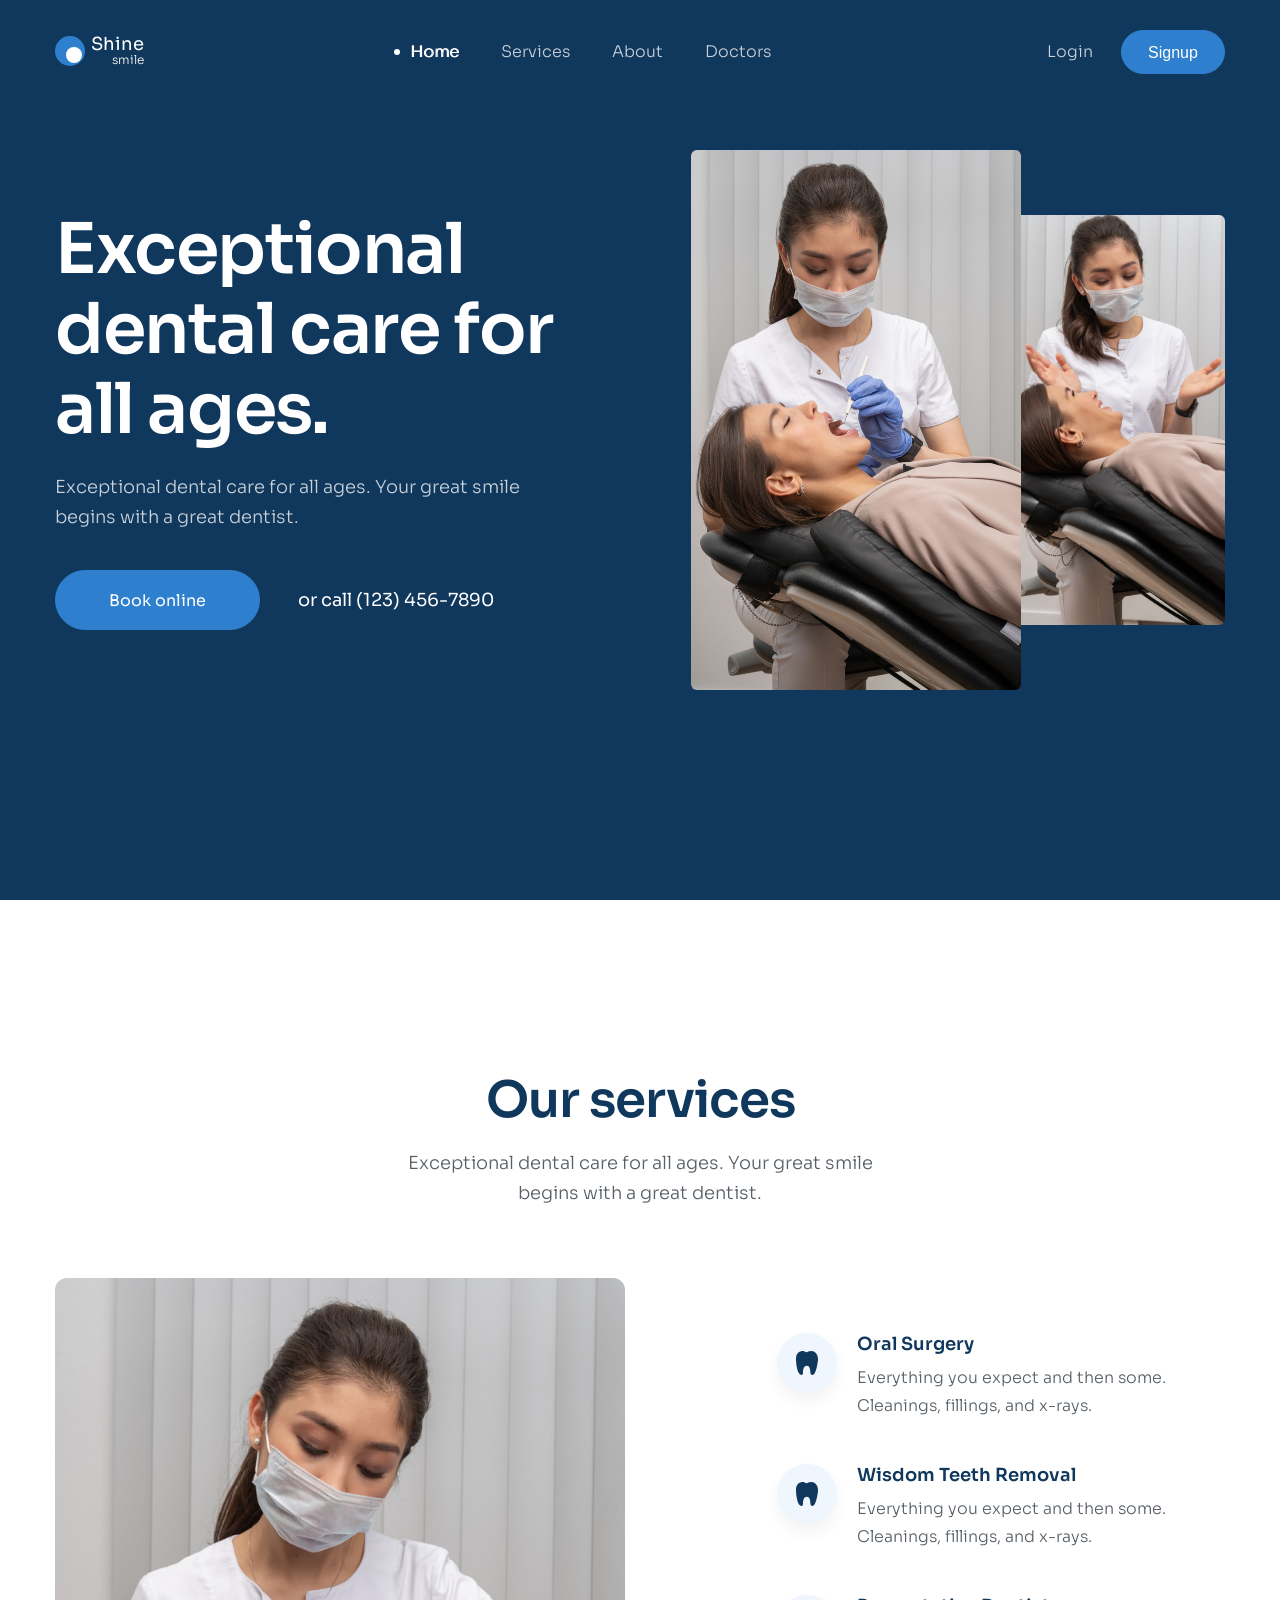
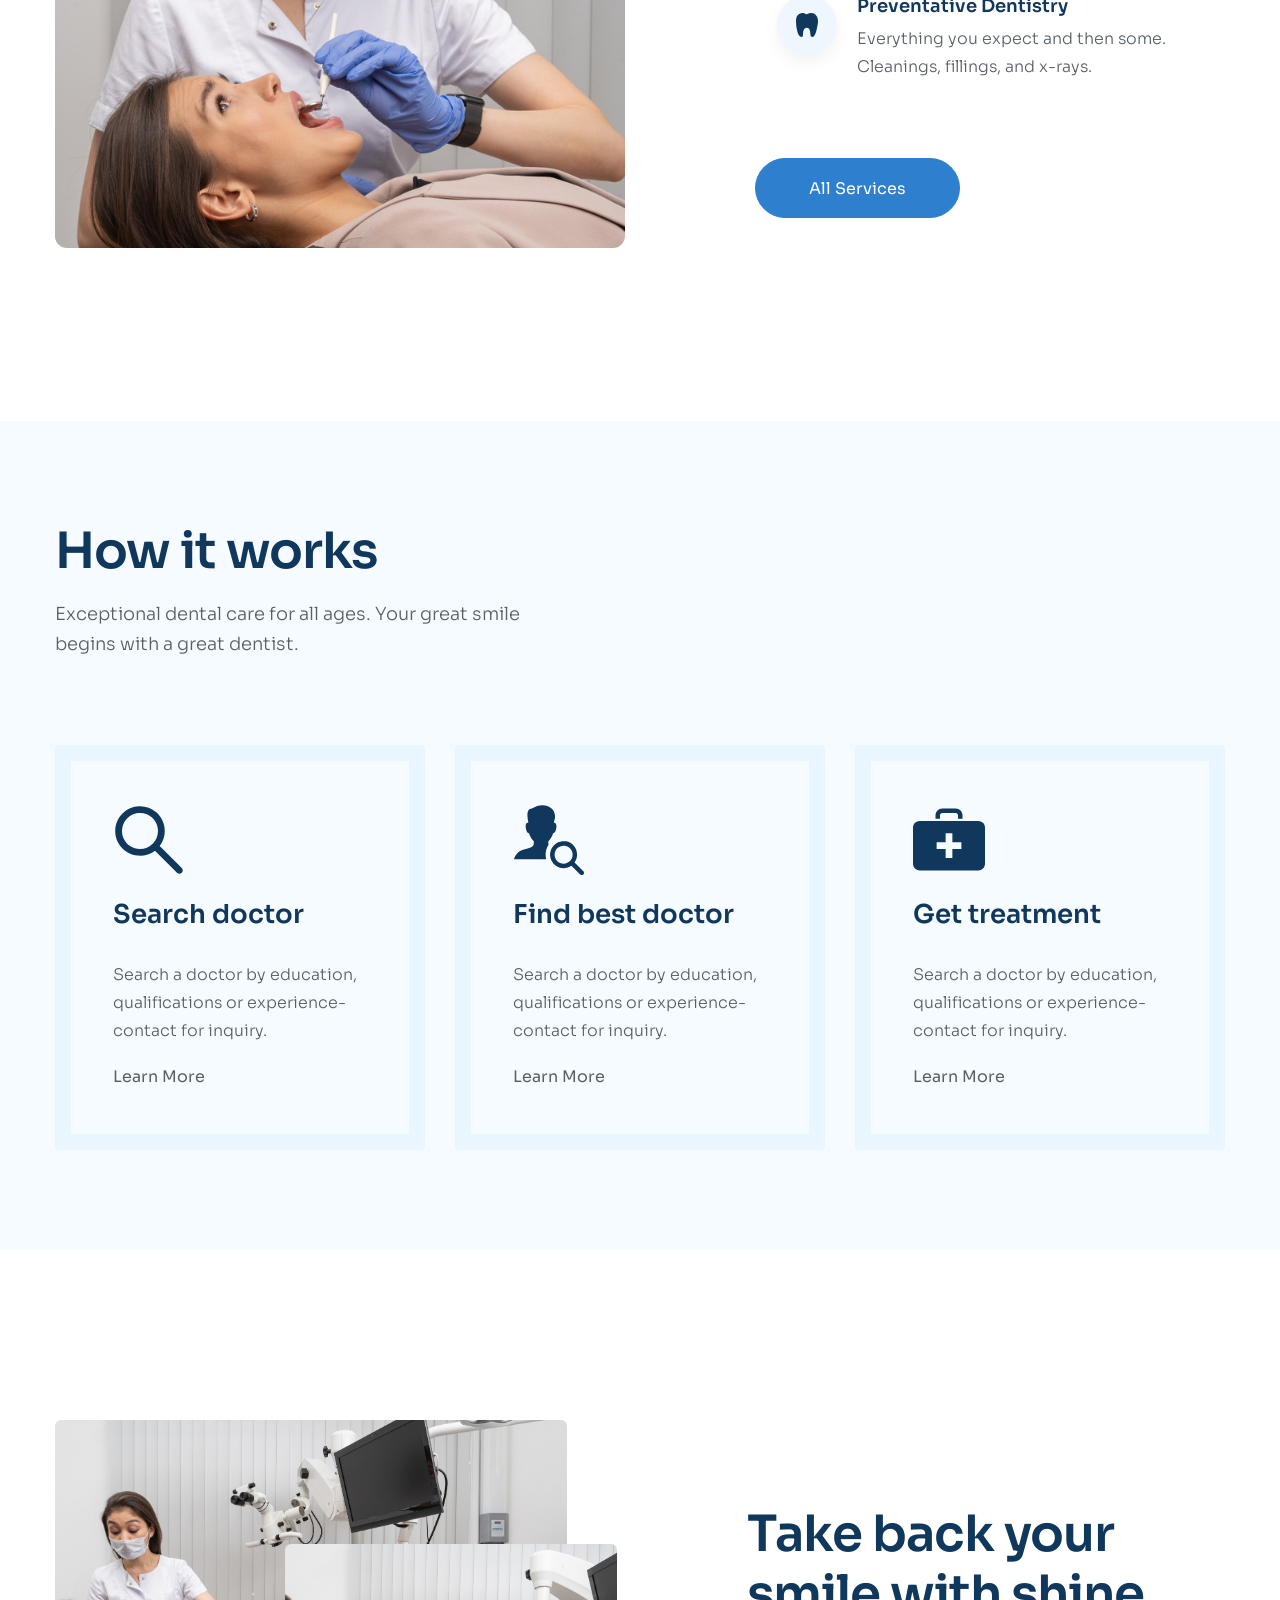
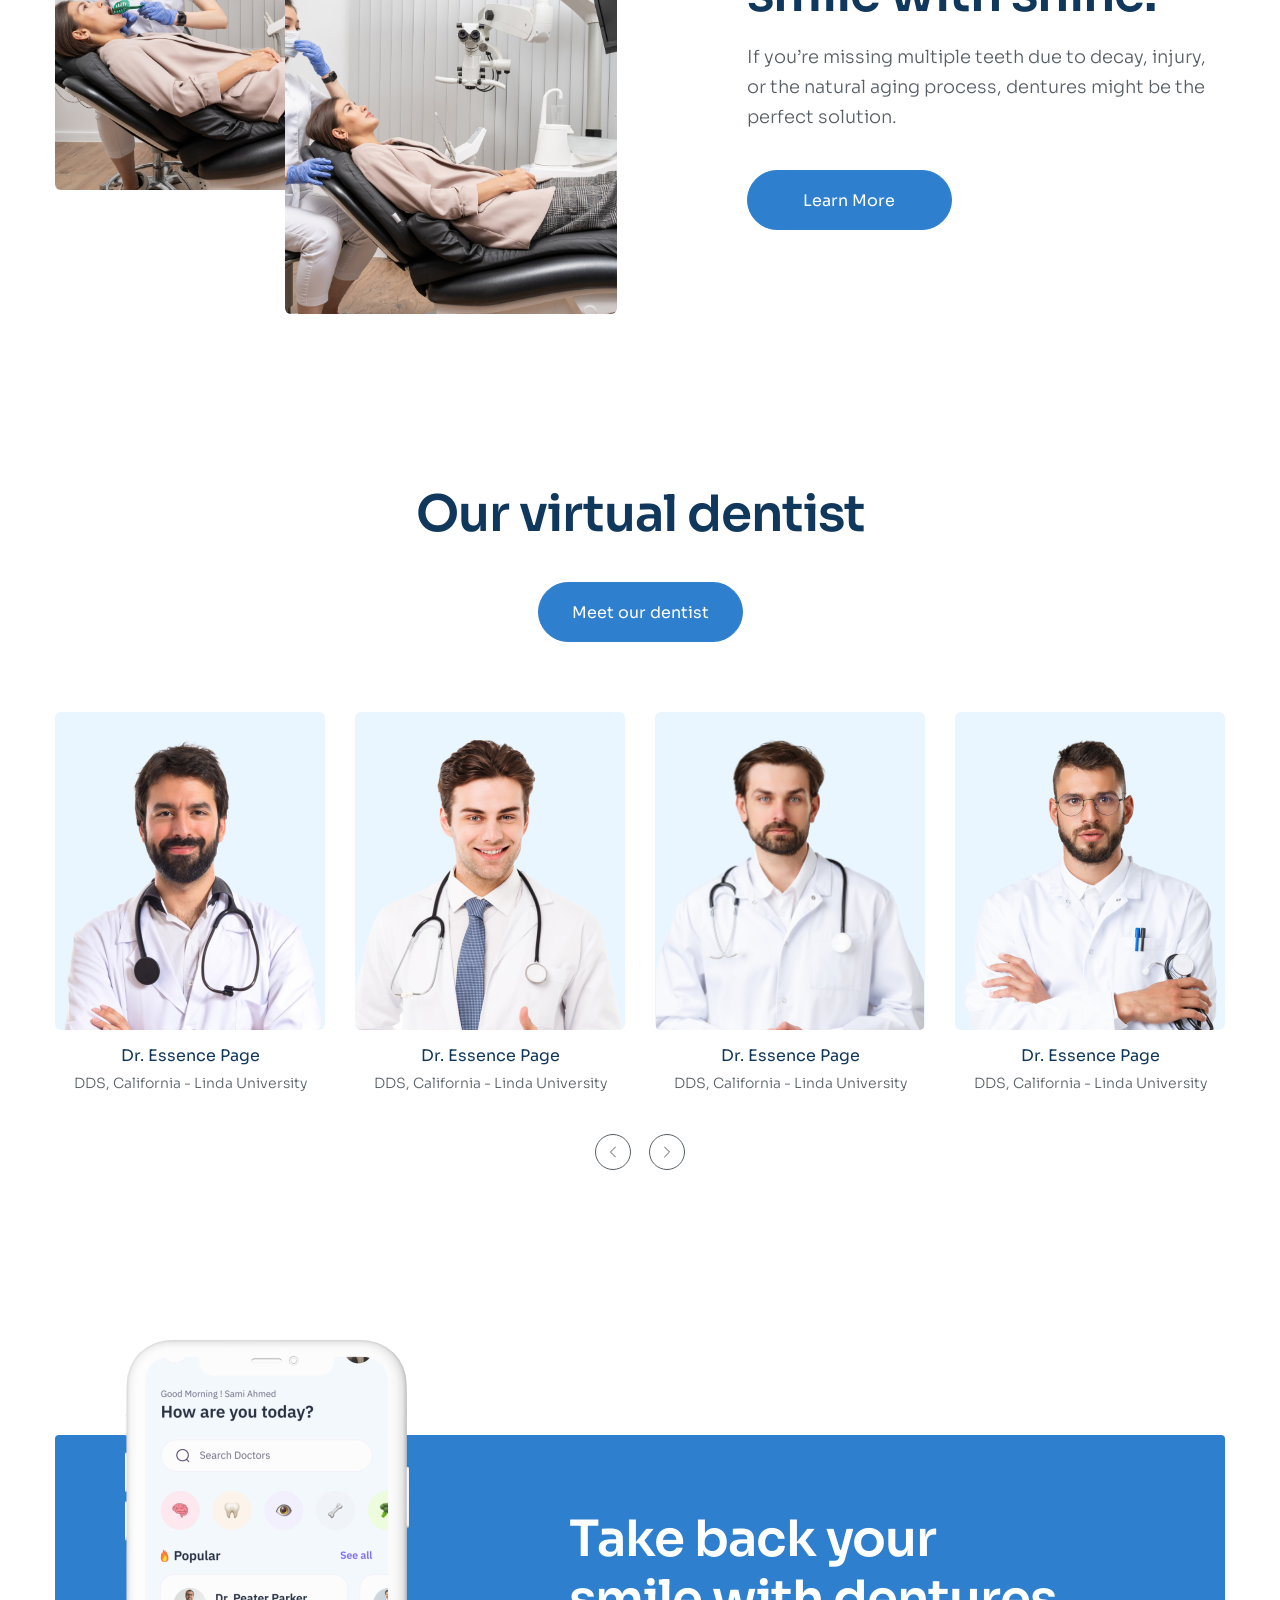
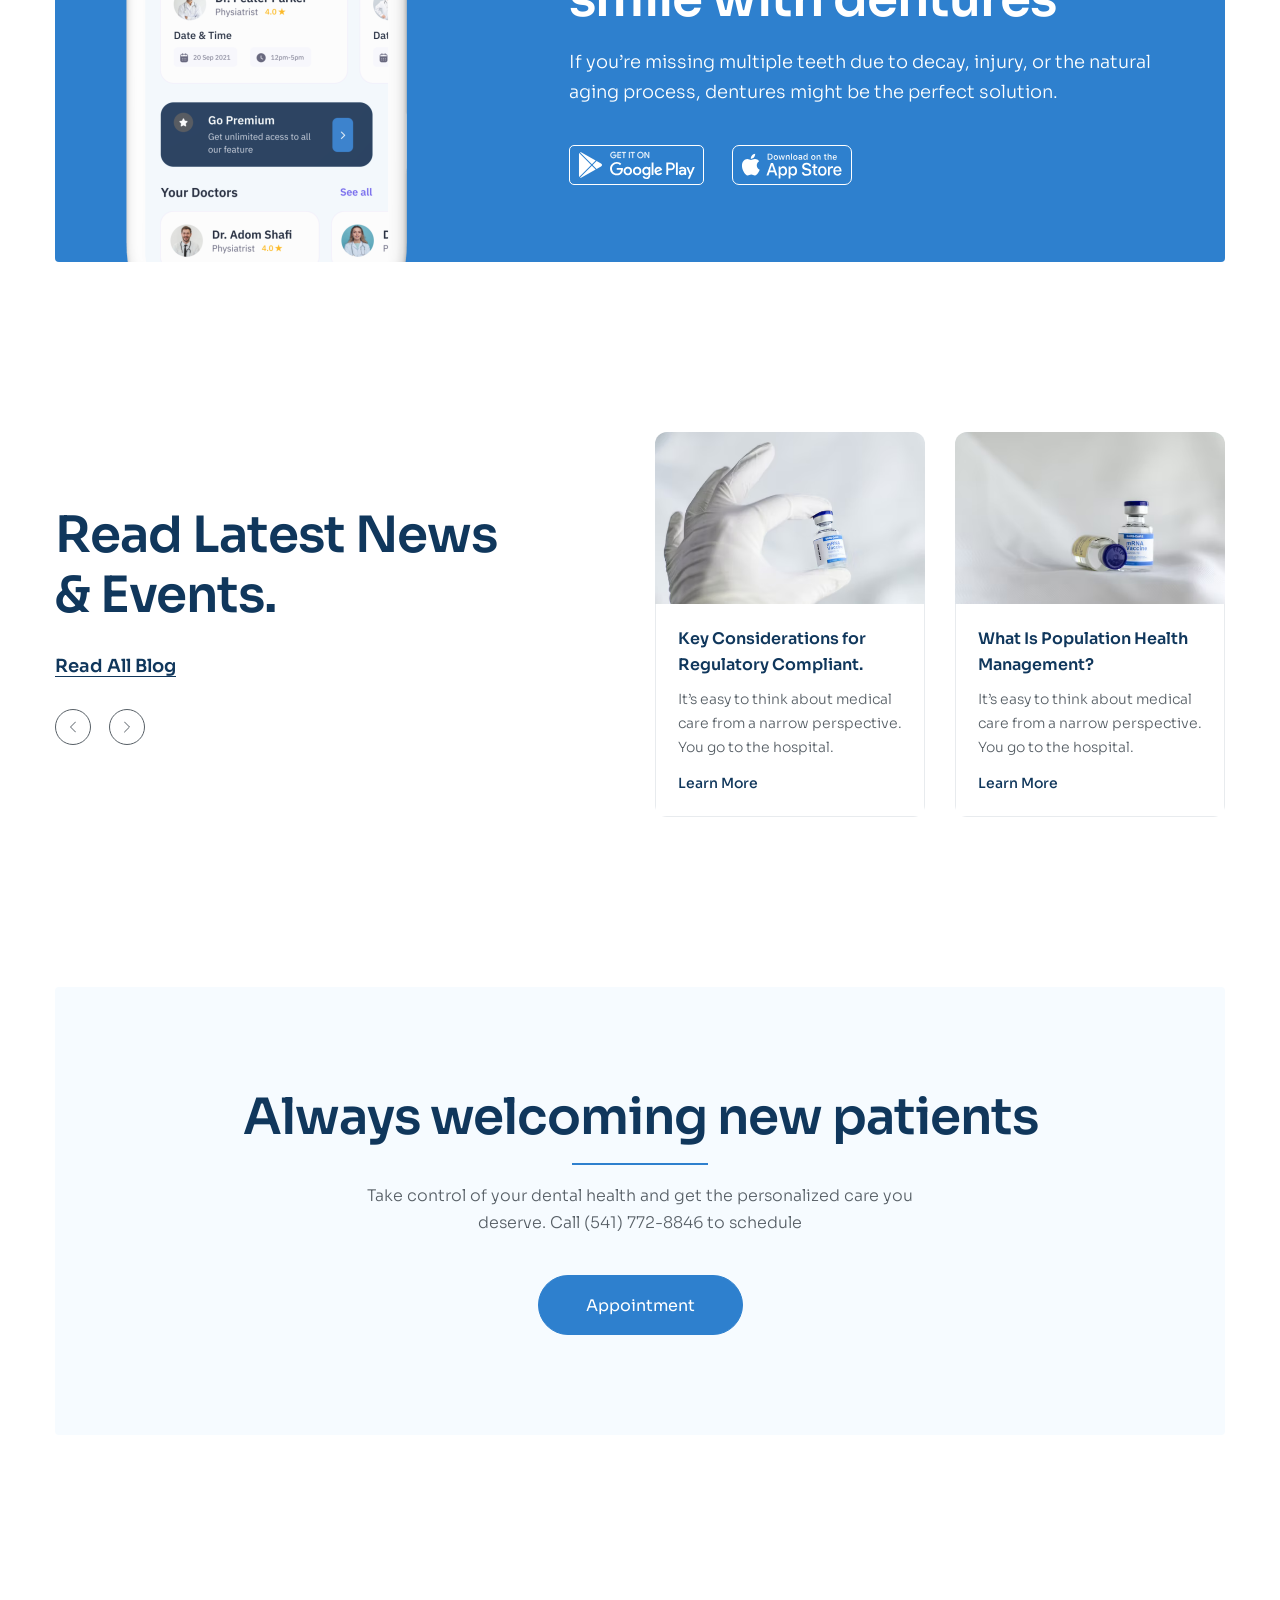
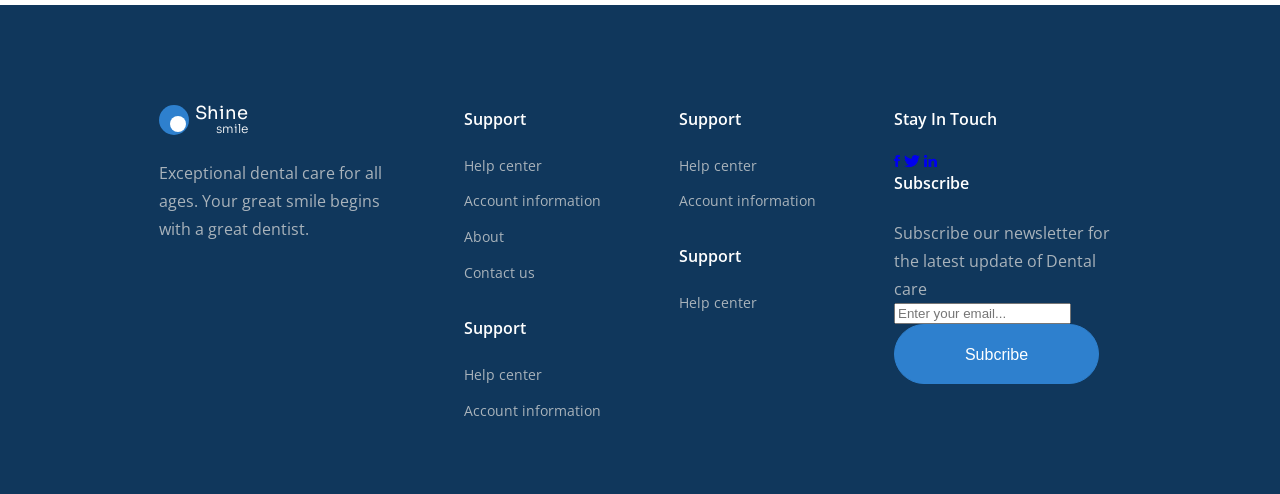
==== commit 11ddd18a: "add/add-footer-structure" ====
--- a/index.html
+++ b/index.html
@@ -84,7 +84,7 @@
         <link rel="preconnect" href="https://fonts.googleapis.com" />
         <link rel="preconnect" href="https://fonts.gstatic.com" crossorigin />
         <link
-            href="https://fonts.googleapis.com/css2?family=Sora:wght@100..800&display=swap"
+            href="https://fonts.googleapis.com/css2?family=Open+Sans:ital,wght@0,300..800;1,300..800&family=Sora:wght@100..800&display=swap"
             rel="stylesheet"
         />
 
@@ -648,6 +648,7 @@
                 </div>
             </section>
 
+            <!-- Appointment -->
             <section class="appointment">
                 <div class="container">
                     <div class="appointment__inner">
@@ -664,5 +665,154 @@
                 </div>
             </section>
         </main>
+
+        <!-- footer -->
+        <footer class="footer">
+            <div class="container">
+                <div class="footer__row">
+                    <div class="footer__column">
+                        <a href="/">
+                            <div class="logo">
+                                <span class="logo__circle"></span>
+                                <span class="logo__text">
+                                    <span class="logo__brand">Shine</span>
+                                    <span
+                                        class="logo__brand logo__brand--small"
+                                    >
+                                        smile
+                                    </span>
+                                </span>
+                            </div>
+                        </a>
+                        <p class="footer__desc">
+                            Exceptional dental care for all ages. Your great
+                            smile begins with a great dentist.
+                        </p>
+                    </div>
+                    <div class="footer__column">
+                        <h3 class="footer__heading">Support</h3>
+                        <ul class="footer__list">
+                            <li class="footer__item">
+                                <a href="#!" class="footer__link">
+                                    Help center
+                                </a>
+                            </li>
+                            <li class="footer__item">
+                                <a href="#!" class="footer__link">
+                                    Account information
+                                </a>
+                            </li>
+                            <li class="footer__item">
+                                <a href="#!" class="footer__link">About</a>
+                            </li>
+                            <li class="footer__item">
+                                <a href="#!" class="footer__link">
+                                    Contact us
+                                </a>
+                            </li>
+                        </ul>
+                        <h3 class="footer__heading">Support</h3>
+                        <ul class="footer__list">
+                            <li class="footer__item">
+                                <a href="#!" class="footer__link">
+                                    Help center
+                                </a>
+                            </li>
+                            <li class="footer__item">
+                                <a href="#!" class="footer__link">
+                                    Account information
+                                </a>
+                            </li>
+                        </ul>
+                    </div>
+                    <div class="footer__column">
+                        <h3 class="footer__heading">Support</h3>
+                        <ul class="footer__list">
+                            <li class="footer__item">
+                                <a href="#!" class="footer__link">
+                                    Help center
+                                </a>
+                            </li>
+                            <li class="footer__item">
+                                <a href="#!" class="footer__link">
+                                    Account information
+                                </a>
+                            </li>
+                        </ul>
+                        <h3 class="footer__heading">Support</h3>
+                        <ul class="footer__list">
+                            <li class="footer__item">
+                                <a href="#!" class="footer__link">
+                                    Help center
+                                </a>
+                            </li>
+                        </ul>
+                    </div>
+                    <div class="footer__column">
+                        <h3 class="footer__heading">Stay In Touch</h3>
+                        <div class="footer__social">
+                            <a href="#!" class="footer__social-btn">
+                                <svg
+                                    width="6"
+                                    height="12"
+                                    viewBox="0 0 6 12"
+                                    fill="none"
+                                    xmlns="http://www.w3.org/2000/svg"
+                                >
+                                    <path
+                                        d="M3.98981 11.9358V6.0302H5.76473L6 3.9517H3.98981L3.9928 2.91132C3.9928 2.3692 4.0477 2.07885 4.87783 2.07885H5.98755V0H4.21224C2.07977 0 1.32931 1.00825 1.32931 2.70405V3.95186H0V6.03055H1.32931V11.8521C1.84718 11.9489 2.38257 12 2.93075 12C3.28487 12 3.63863 11.9786 3.98981 11.9358Z"
+                                        fill="currentColor"
+                                    />
+                                </svg>
+                            </a>
+                            <a href="#!" class="footer__social-btn">
+                                <svg
+                                    width="16"
+                                    height="12"
+                                    viewBox="0 0 16 12"
+                                    fill="none"
+                                    xmlns="http://www.w3.org/2000/svg"
+                                >
+                                    <path
+                                        d="M16 1.42062C15.405 1.66154 14.771 1.82123 14.11 1.89877C14.79 1.524 15.309 0.935077 15.553 0.225231C14.919 0.574154 14.219 0.820615 13.473 0.958154C12.871 0.366462 12.013 0 11.077 0C9.261 0 7.799 1.36062 7.799 3.02862C7.799 3.26862 7.821 3.49938 7.875 3.71908C5.148 3.59631 2.735 2.38985 1.114 0.552C0.831 1.00523 0.665 1.524 0.665 2.08246C0.665 3.13108 1.25 4.06062 2.122 4.59877C1.595 4.58954 1.078 4.44831 0.64 4.22585C0.64 4.23508 0.64 4.24708 0.64 4.25908C0.64 5.73046 1.777 6.95262 3.268 7.23415C3.001 7.30154 2.71 7.33385 2.408 7.33385C2.198 7.33385 1.986 7.32277 1.787 7.28215C2.212 8.48123 3.418 9.36277 4.852 9.39138C3.736 10.1972 2.319 10.6828 0.785 10.6828C0.516 10.6828 0.258 10.6717 0 10.6412C1.453 11.5062 3.175 12 5.032 12C11.068 12 14.368 7.38462 14.368 3.384C14.368 3.25015 14.363 3.12092 14.356 2.99262C15.007 2.56615 15.554 2.03354 16 1.42062Z"
+                                        fill="currentColor"
+                                    />
+                                </svg>
+                            </a>
+                            <a href="#!" class="footer__social-btn">
+                                <svg
+                                    width="13"
+                                    height="12"
+                                    viewBox="0 0 13 12"
+                                    fill="none"
+                                    xmlns="http://www.w3.org/2000/svg"
+                                >
+                                    <path
+                                        d="M0 1.39394C0 0.989891 0.146401 0.656558 0.439189 0.393939C0.731978 0.131309 1.11262 0 1.58108 0C2.04119 0 2.41344 0.129285 2.69788 0.387879C2.99066 0.654545 3.13707 1.00201 3.13707 1.4303C3.13707 1.81818 2.99486 2.14141 2.71042 2.4C2.41764 2.66667 2.03282 2.8 1.55598 2.8H1.54344C1.08333 2.8 0.711072 2.66667 0.426641 2.4C0.142209 2.13333 0 1.79798 0 1.39394ZM0.163127 12V3.90303H2.94884V12H0.163127ZM4.49228 12H7.27799V7.47879C7.27799 7.19595 7.31146 6.97777 7.37838 6.82424C7.49549 6.54949 7.67326 6.31716 7.91168 6.12727C8.1501 5.93737 8.44916 5.84242 8.80888 5.84242C9.74582 5.84242 10.2143 6.45252 10.2143 7.67273V12H13V7.35758C13 6.16161 12.7072 5.25455 12.1216 4.63636C11.536 4.01818 10.7622 3.70909 9.80019 3.70909C8.72104 3.70909 7.88031 4.15758 7.27799 5.05455V5.07879H7.26544L7.27799 5.05455V3.90303H4.49228C4.509 4.16161 4.51737 4.96565 4.51737 6.31515C4.51737 7.66464 4.509 9.55959 4.49228 12Z"
+                                        fill="currentColor"
+                                    />
+                                </svg>
+                            </a>
+                        </div>
+                        <h3 class="footer__heading">Subscribe</h3>
+                        <p class="footer__desc">
+                            Subscribe our newsletter for the latest update of
+                            Dental care
+                        </p>
+                        <form action="">
+                            <input
+                                type="email"
+                                name="email"
+                                id="email"
+                                placeholder="Enter your email..."
+                            />
+                            <button class="btn footer__submit" type="submit">
+                                Subcribe
+                            </button>
+                        </form>
+                    </div>
+                </div>
+            </div>
+        </footer>
     </body>
 </html>
--- a/assets/css/style.css
+++ b/assets/css/style.css
@@ -104,6 +104,7 @@
     position: relative;
     display: inline-flex;
     font-size: 1rem;
+    font-family: "Sora", sans-serif;
 }
 
 .logo__circle::before,
@@ -707,3 +708,51 @@
     margin: 18px auto 38px;
     font-size: 1.6rem;
 }
+
+/* Footer */
+.footer {
+    padding: 100px 135px 42px;
+    background: #10375c;
+    font-family: "Open Sans", sans-serif;
+}
+
+.footer__row {
+    display: grid;
+    grid-template-columns: 4fr 1fr 1fr 4fr;
+    column-gap: 78px;
+}
+
+.footer__desc {
+    margin-top: 22px;
+    color: #a9b3bb;
+    font-size: 1.6rem;
+    font-weight: 400;
+    line-height: 1.75;
+}
+
+.footer__heading {
+    margin-bottom: 20px;
+    color: #fff;
+    font-size: 1.6rem;
+    font-weight: 600;
+    line-height: 1.75;
+}
+
+.footer__list {
+    margin-bottom: 28px;
+}
+
+.footer__link {
+    color: #a9b3bb;
+    font-size: 1.4rem;
+    line-height: 1.85;
+    white-space: nowrap;
+}
+
+.footer__link:hover {
+    text-decoration: underline;
+}
+
+.footer__item {
+    margin-bottom: 10px;
+}
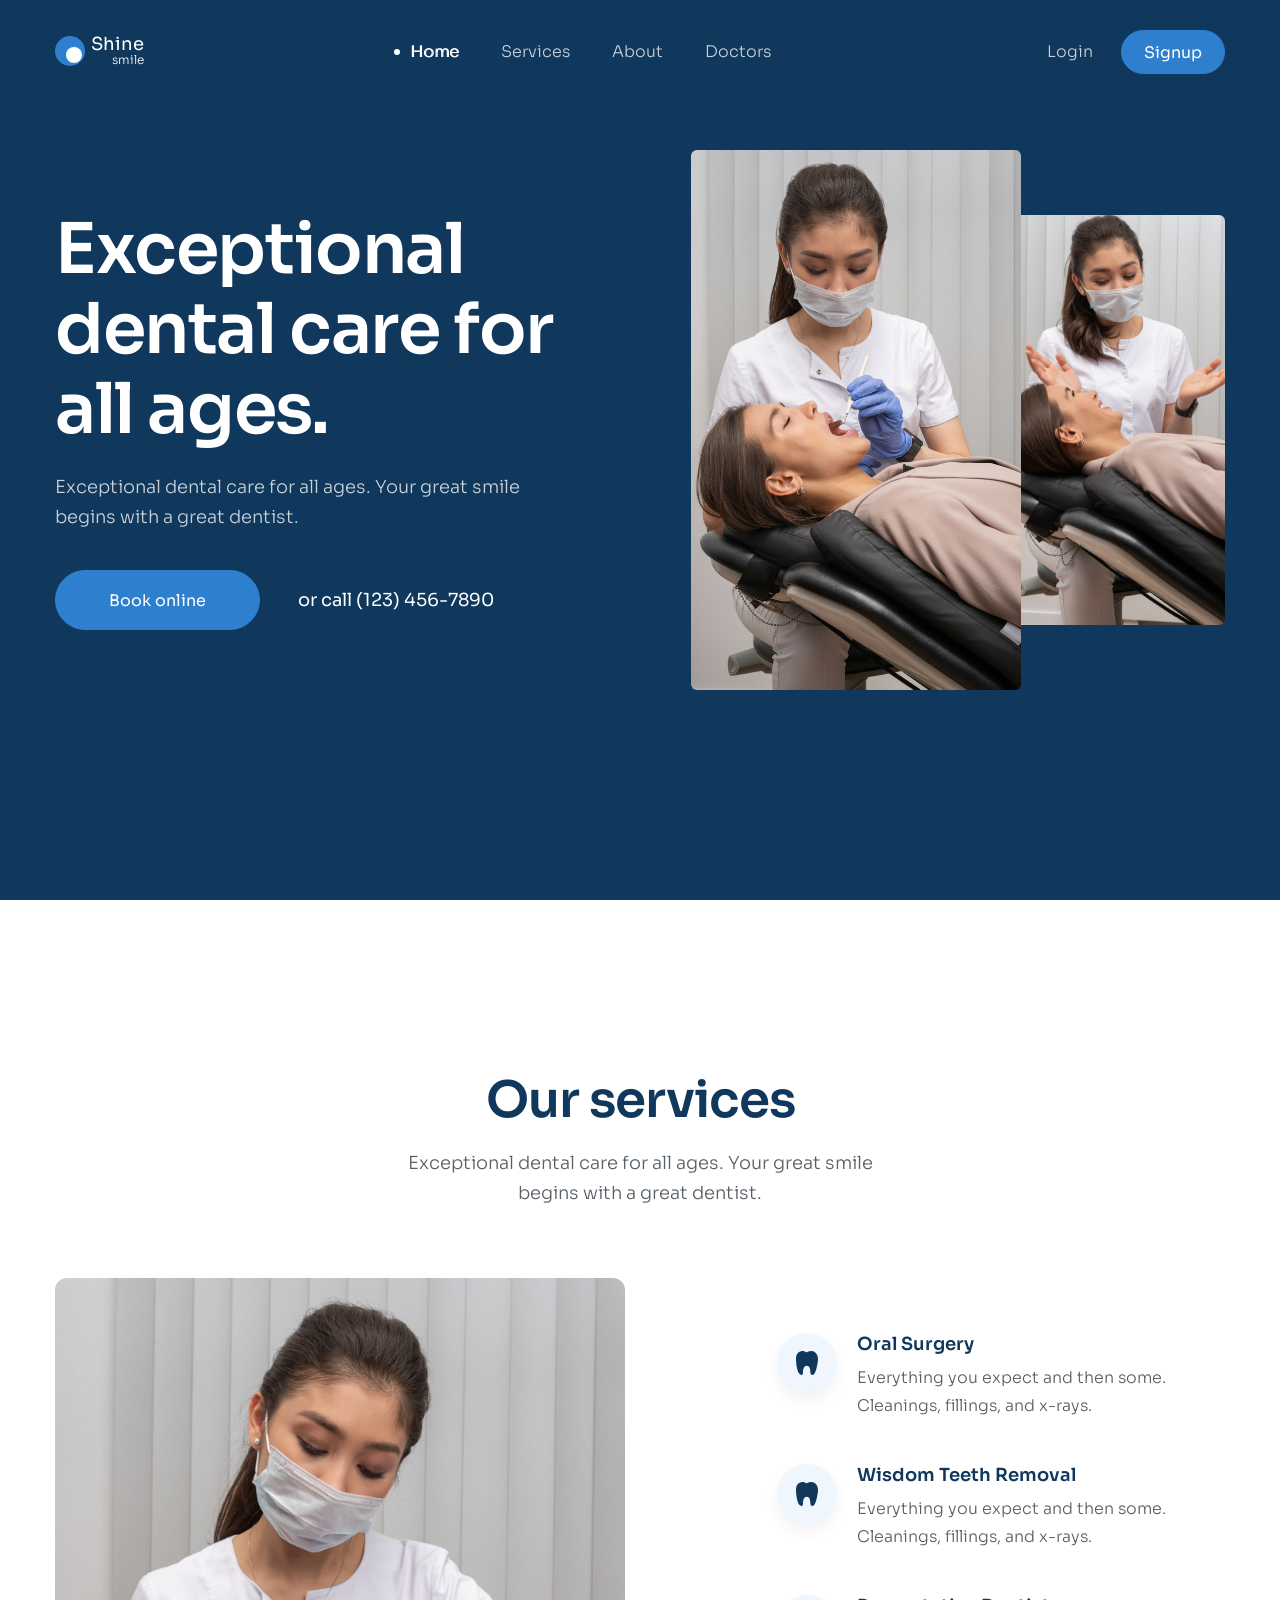
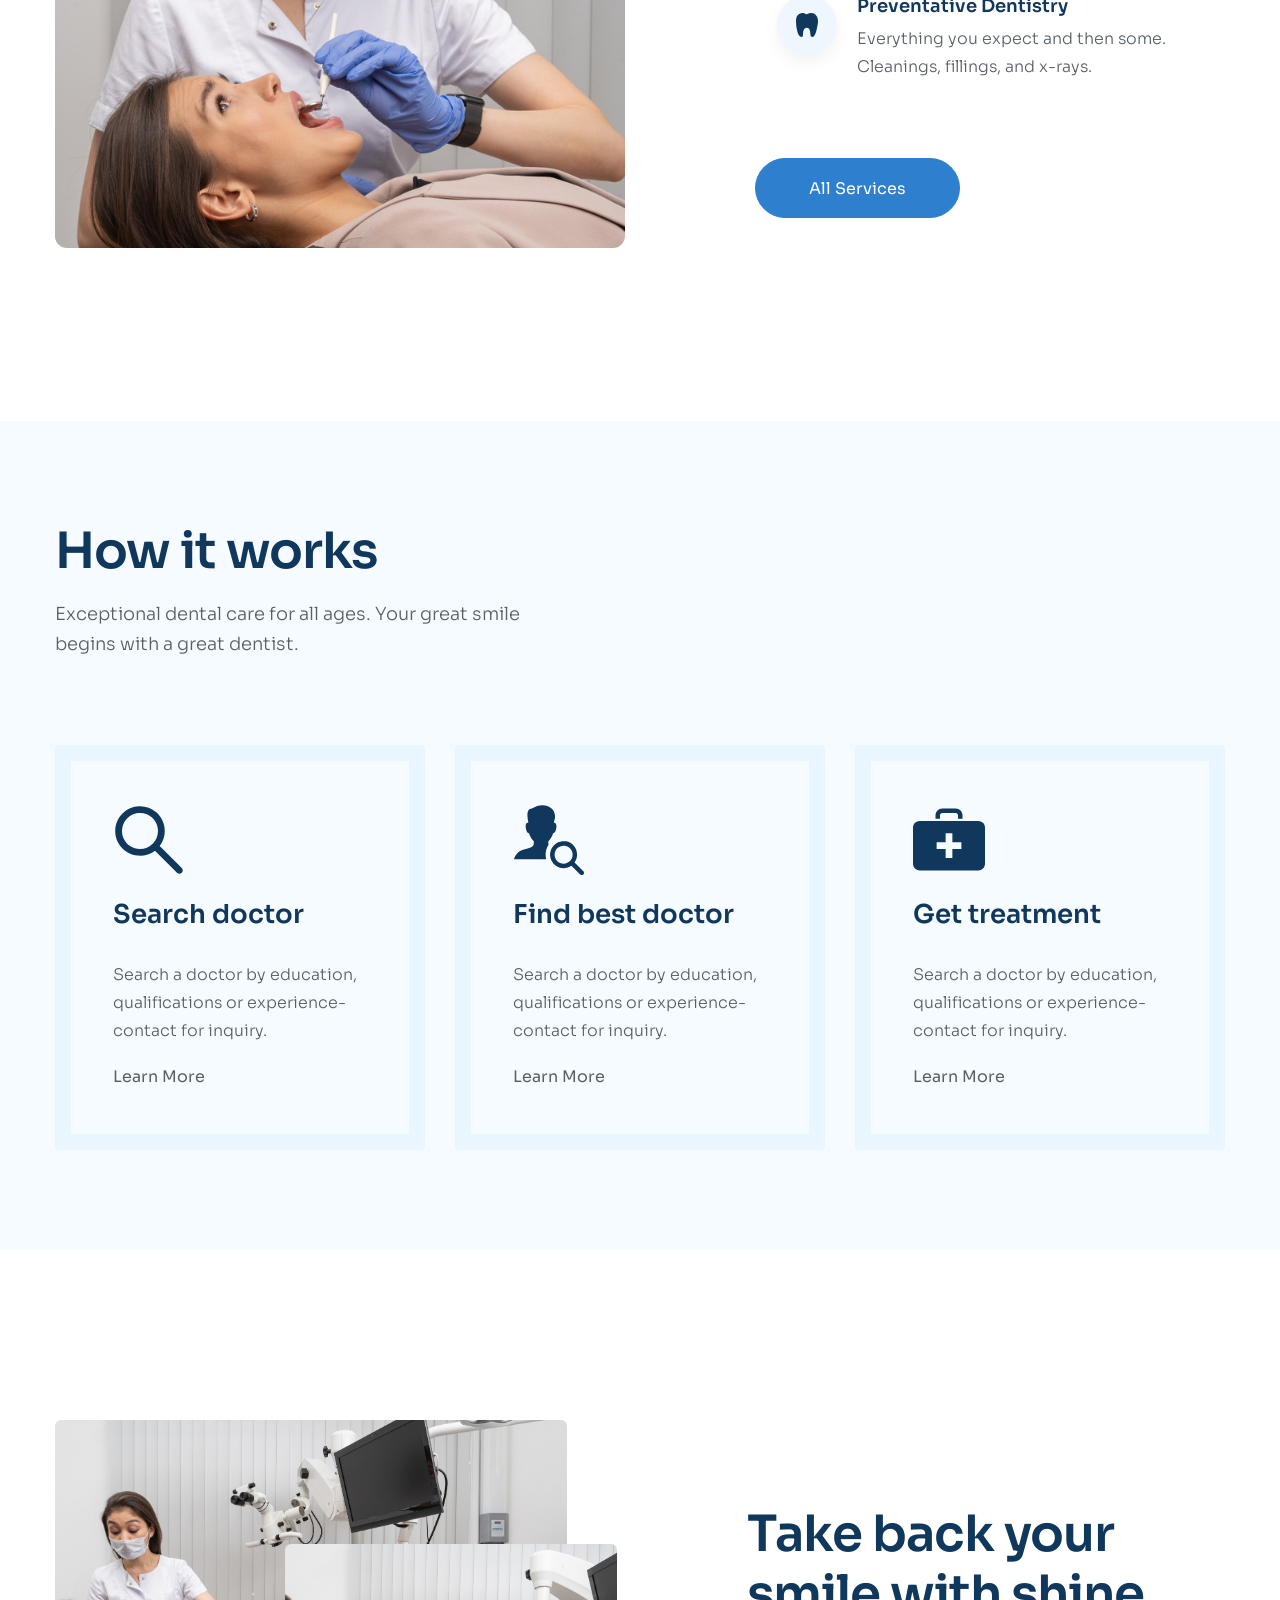
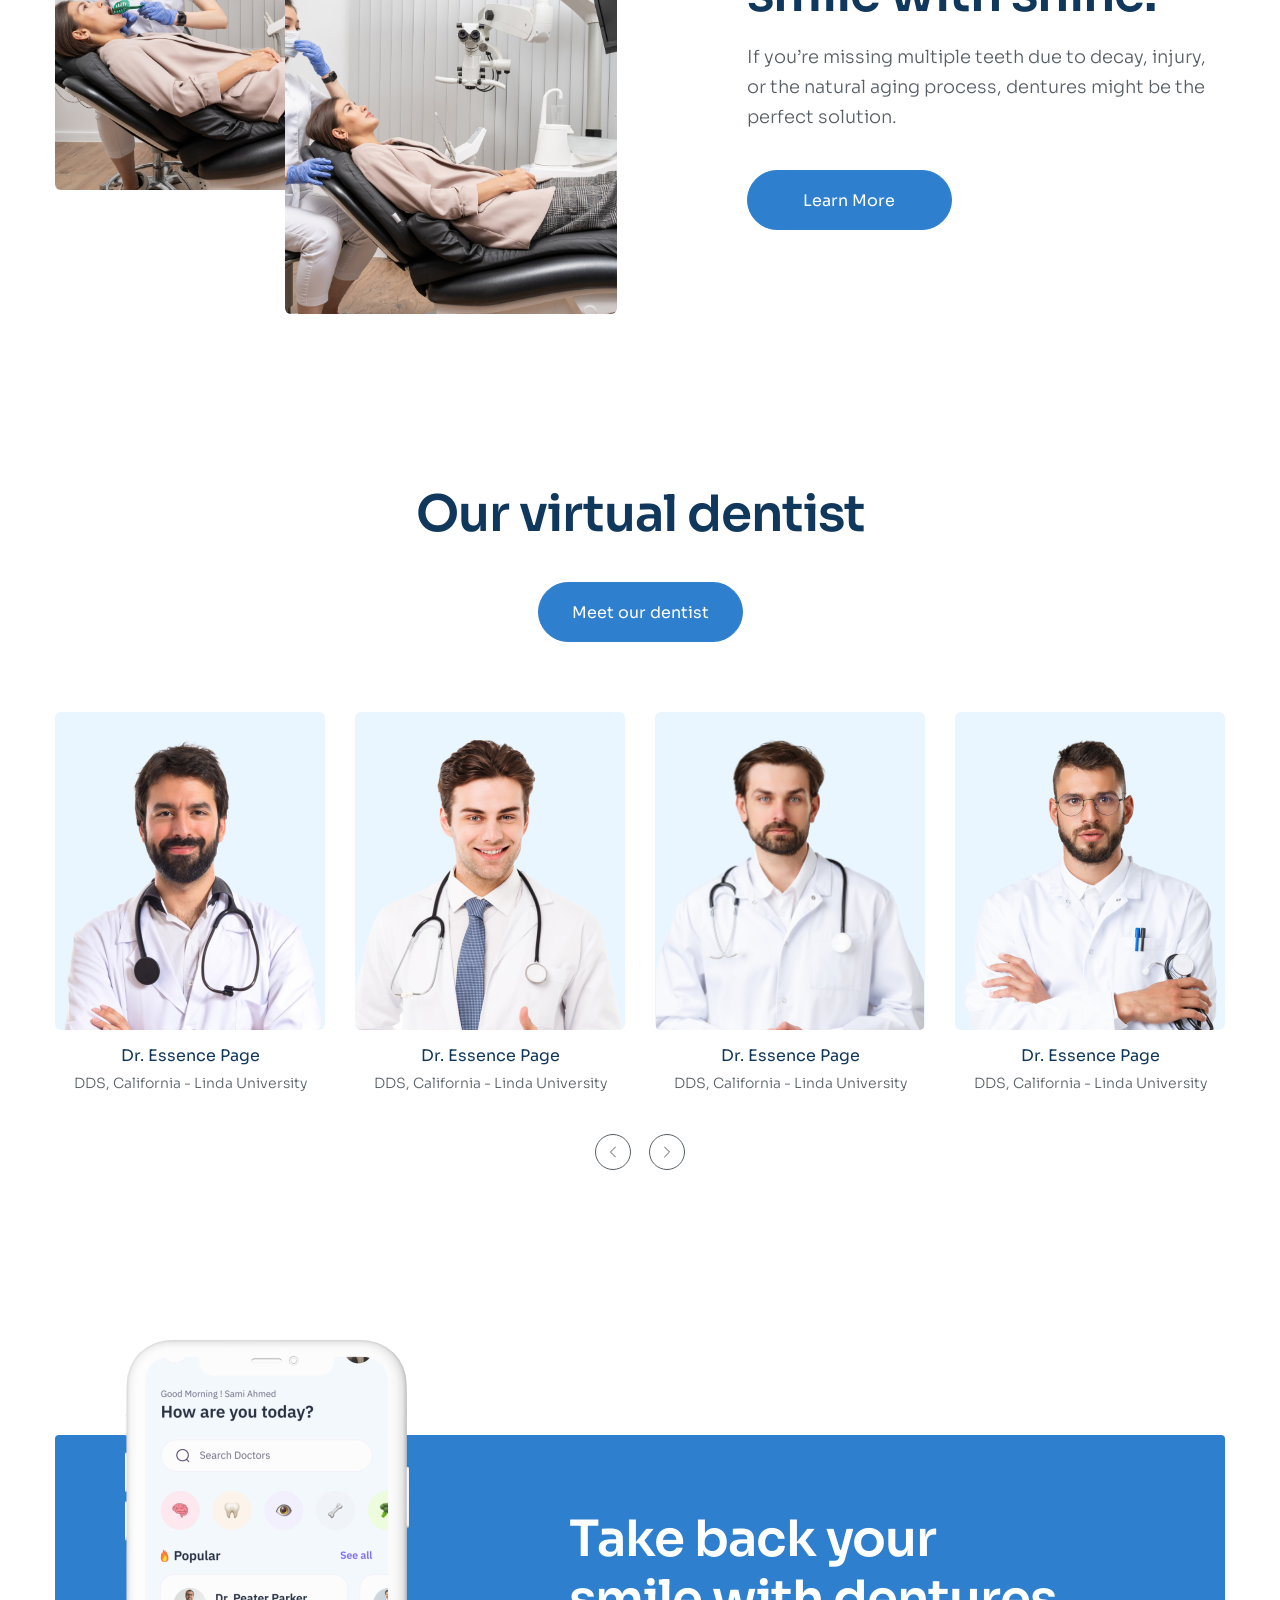
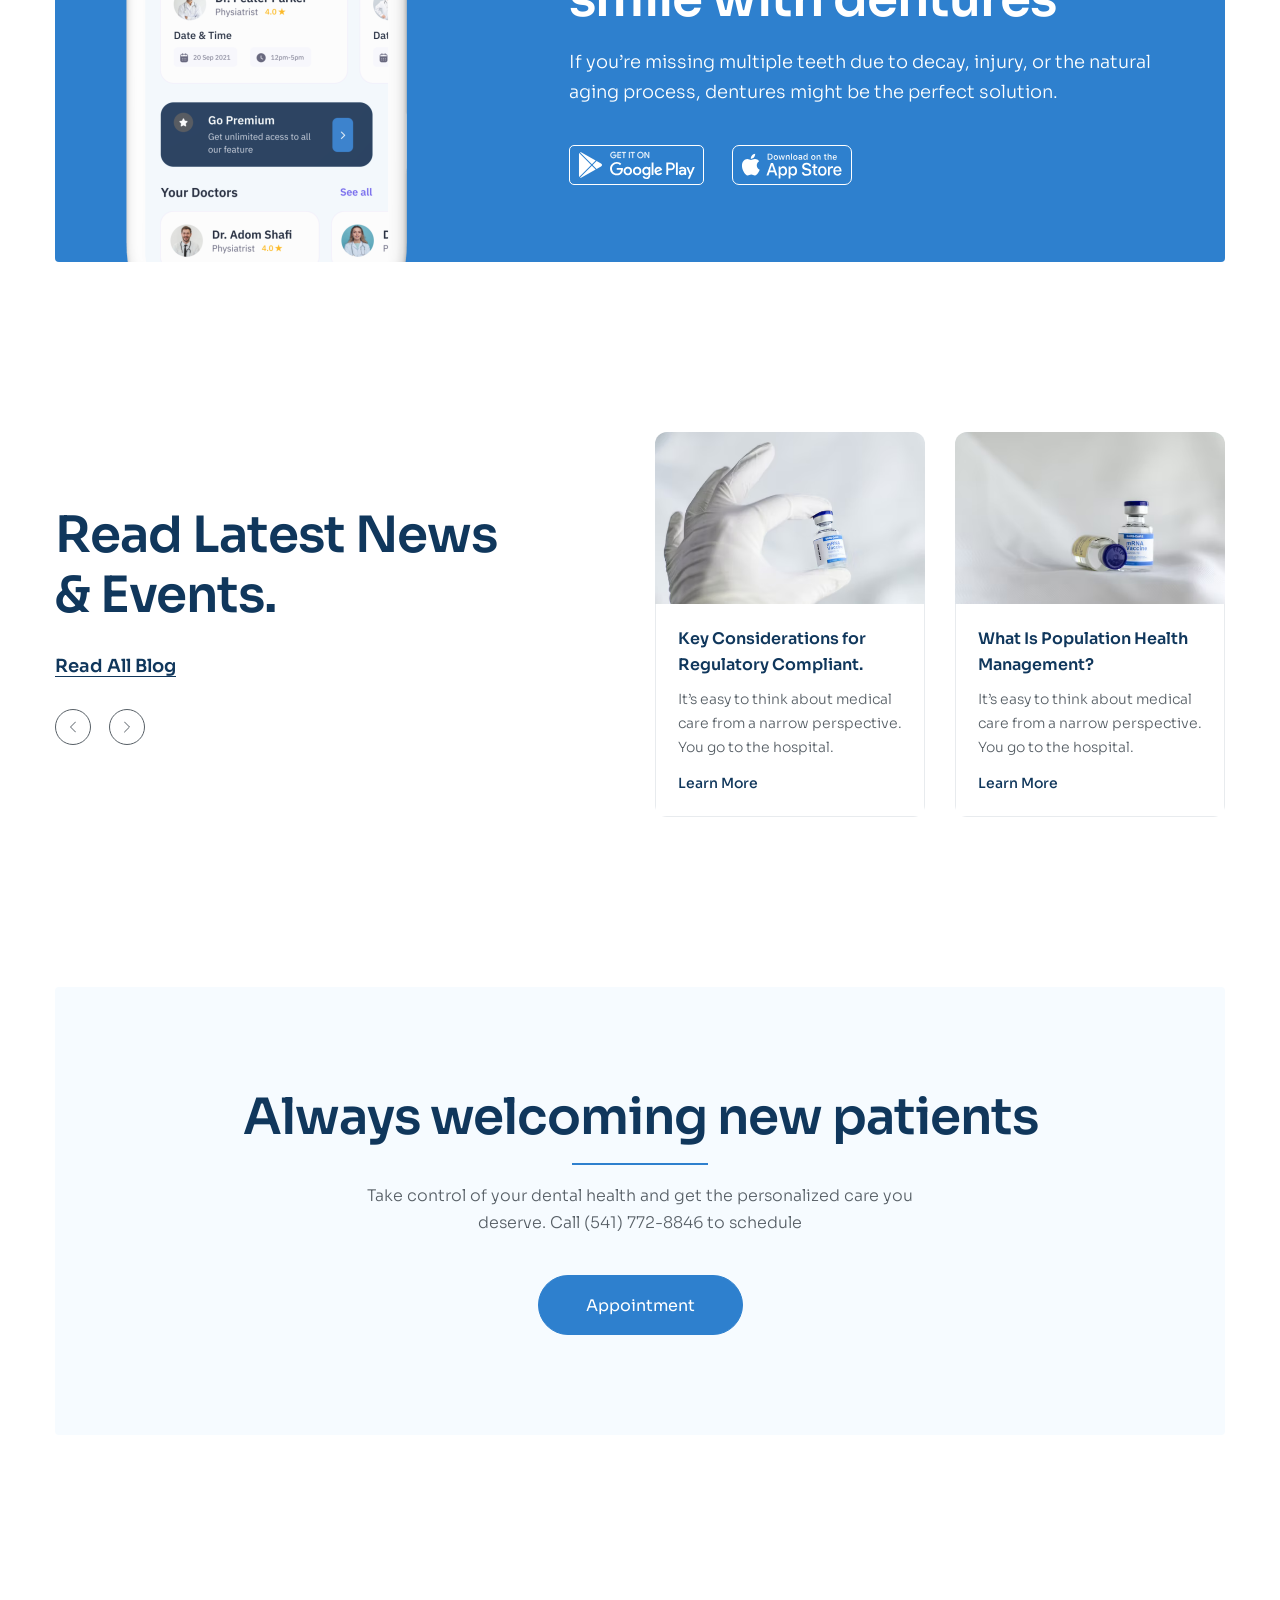
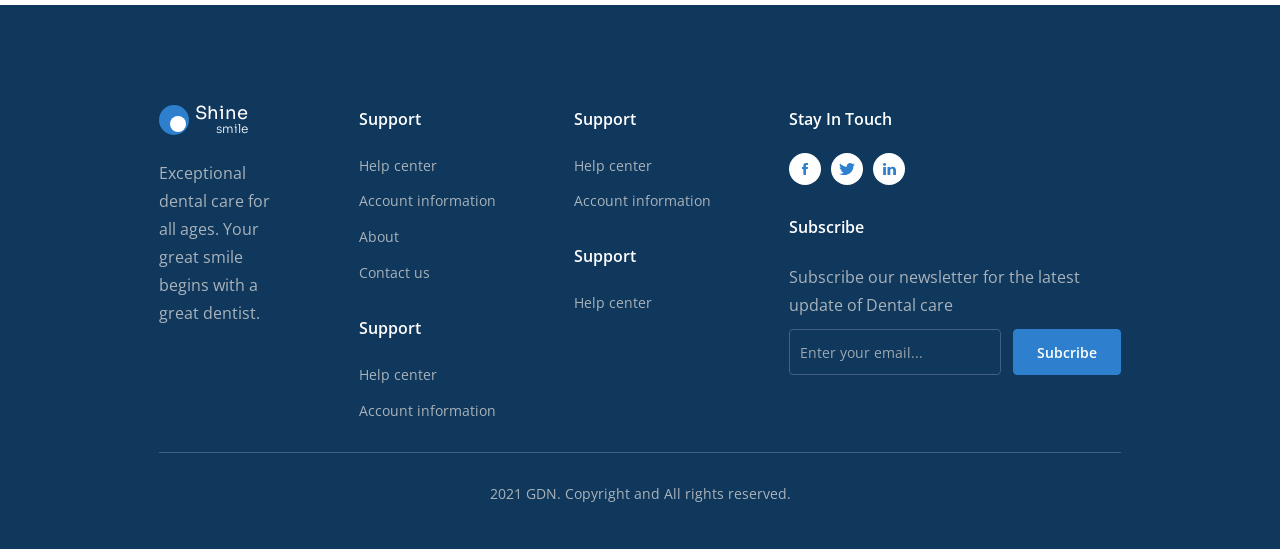
==== commit 8a708fcd: "add/add-footer-section" ====
--- a/index.html
+++ b/index.html
@@ -799,8 +799,9 @@
                             Subscribe our newsletter for the latest update of
                             Dental care
                         </p>
-                        <form action="">
+                        <form class="footer-form" action="">
                             <input
+                                class="footer-form__input"
                                 type="email"
                                 name="email"
                                 id="email"
@@ -812,6 +813,12 @@
                         </form>
                     </div>
                 </div>
+
+                <div class="footer__copyright">
+                    <p class="footer__copyright-text">
+                        2021 GDN. Copyright and All rights reserved.
+                    </p>
+                </div>
             </div>
         </footer>
     </body>
--- a/assets/css/style.css
+++ b/assets/css/style.css
@@ -24,6 +24,14 @@
 
 a {
     text-decoration: none;
+}
+
+input,
+textarea,
+select,
+button {
+    font-family: inherit;
+    font-size: inherit;
 }
 
 .btn {
@@ -756,3 +764,67 @@
 .footer__item {
     margin-bottom: 10px;
 }
+
+.footer__social {
+    display: flex;
+    column-gap: 10px;
+    margin-bottom: 28px;
+}
+
+.footer__social-btn {
+    display: flex;
+    align-items: center;
+    justify-content: center;
+    width: 32px;
+    height: 32px;
+    border-radius: 50%;
+    background: #fff;
+    color: #2e80ce;
+    transition: 0.25s;
+}
+
+.footer__social-btn:hover {
+    background: #2e80ce;
+    color: #fff;
+}
+
+.footer-form {
+    display: flex;
+    column-gap: 12px;
+    margin-top: 10px;
+}
+
+.footer-form__input {
+    width: 212px;
+    height: 46px;
+    padding: 10px;
+    outline: none;
+    border-radius: 4px;
+    border: 1px solid #406181;
+    background: transparent;
+    color: #fff;
+}
+
+.footer-form__input::placeholder {
+    color: #9ca8b1;
+    font-size: 1.4rem;
+    line-height: 1.85;
+}
+
+.footer__submit {
+    --height: 46px;
+
+    min-width: 108px;
+    border-radius: 4px;
+    font-weight: 600;
+    font-size: 1.4rem;
+}
+
+.footer__copyright {
+    border-top: 1px solid #406181;
+    color: #aab3ba;
+    text-align: center;
+    font-size: 1.4rem;
+    line-height: 1.85;
+    padding: 28px 0 0 0;
+}
